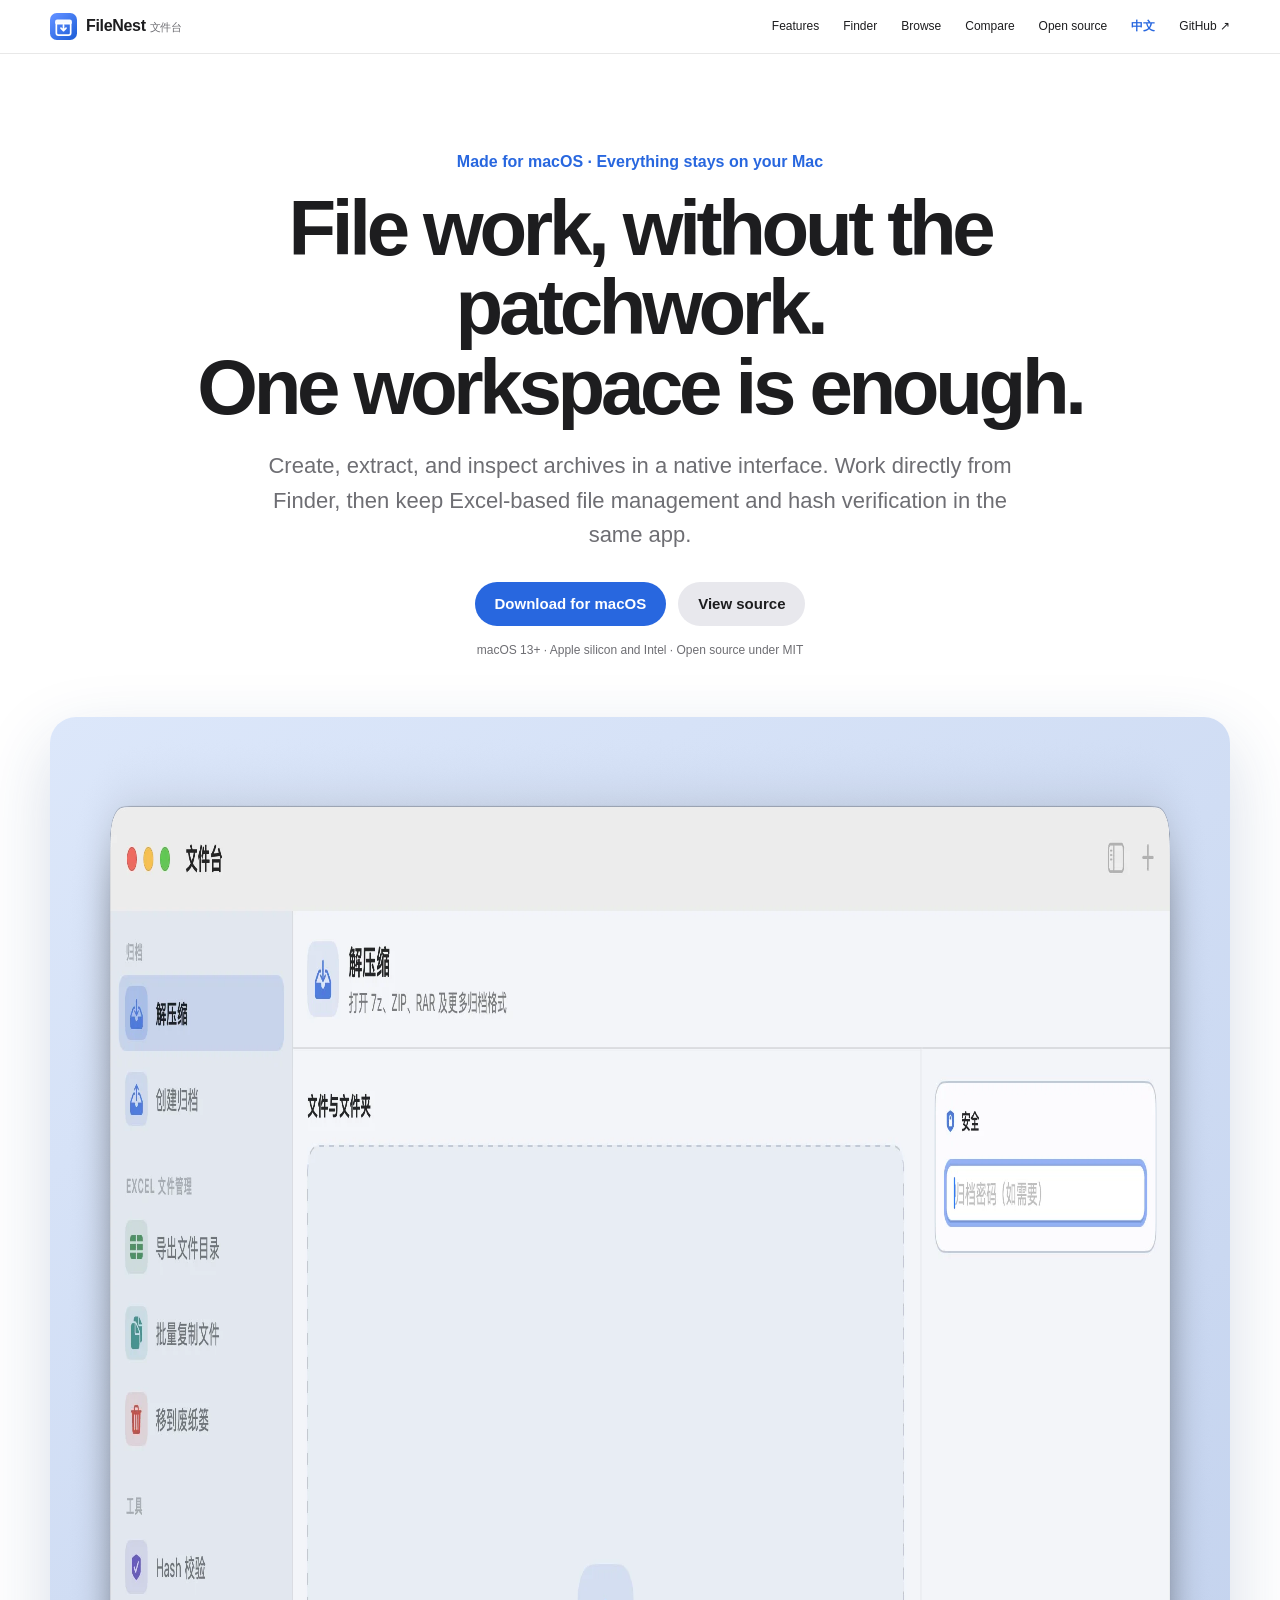
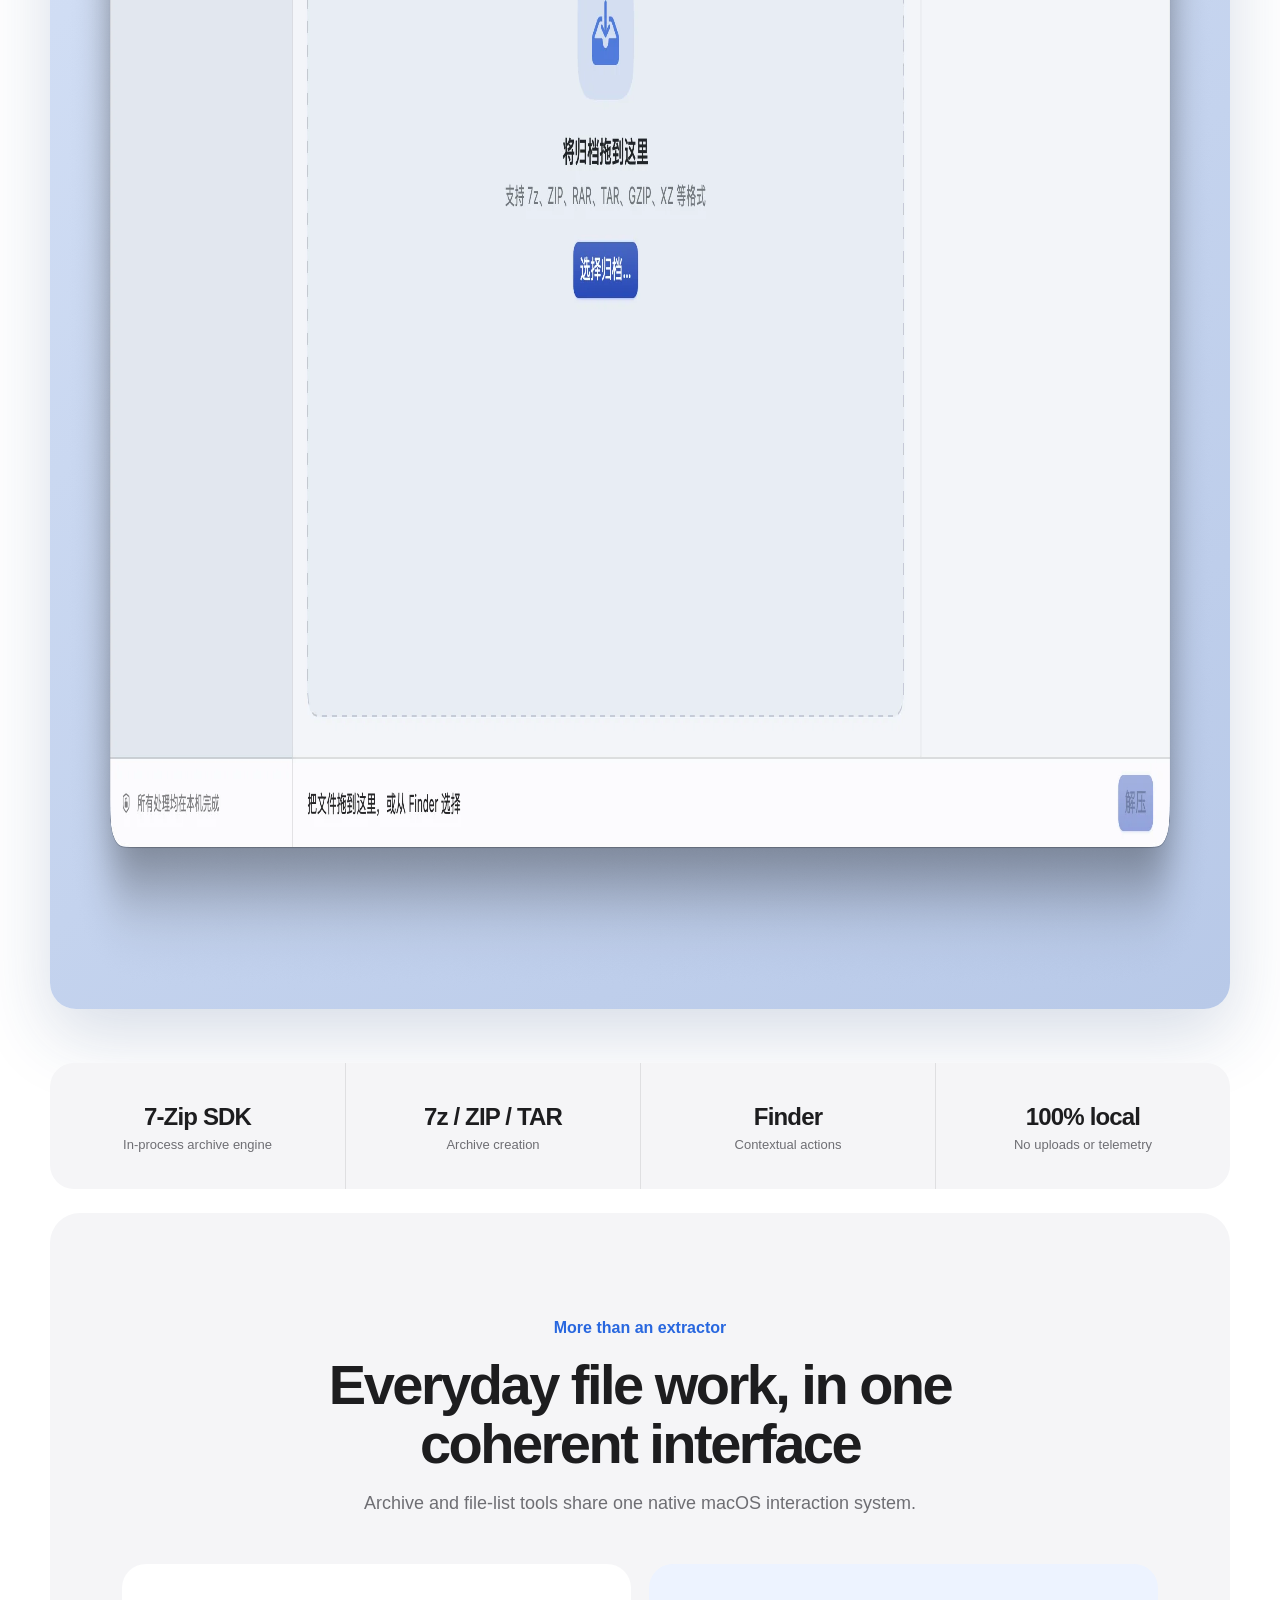
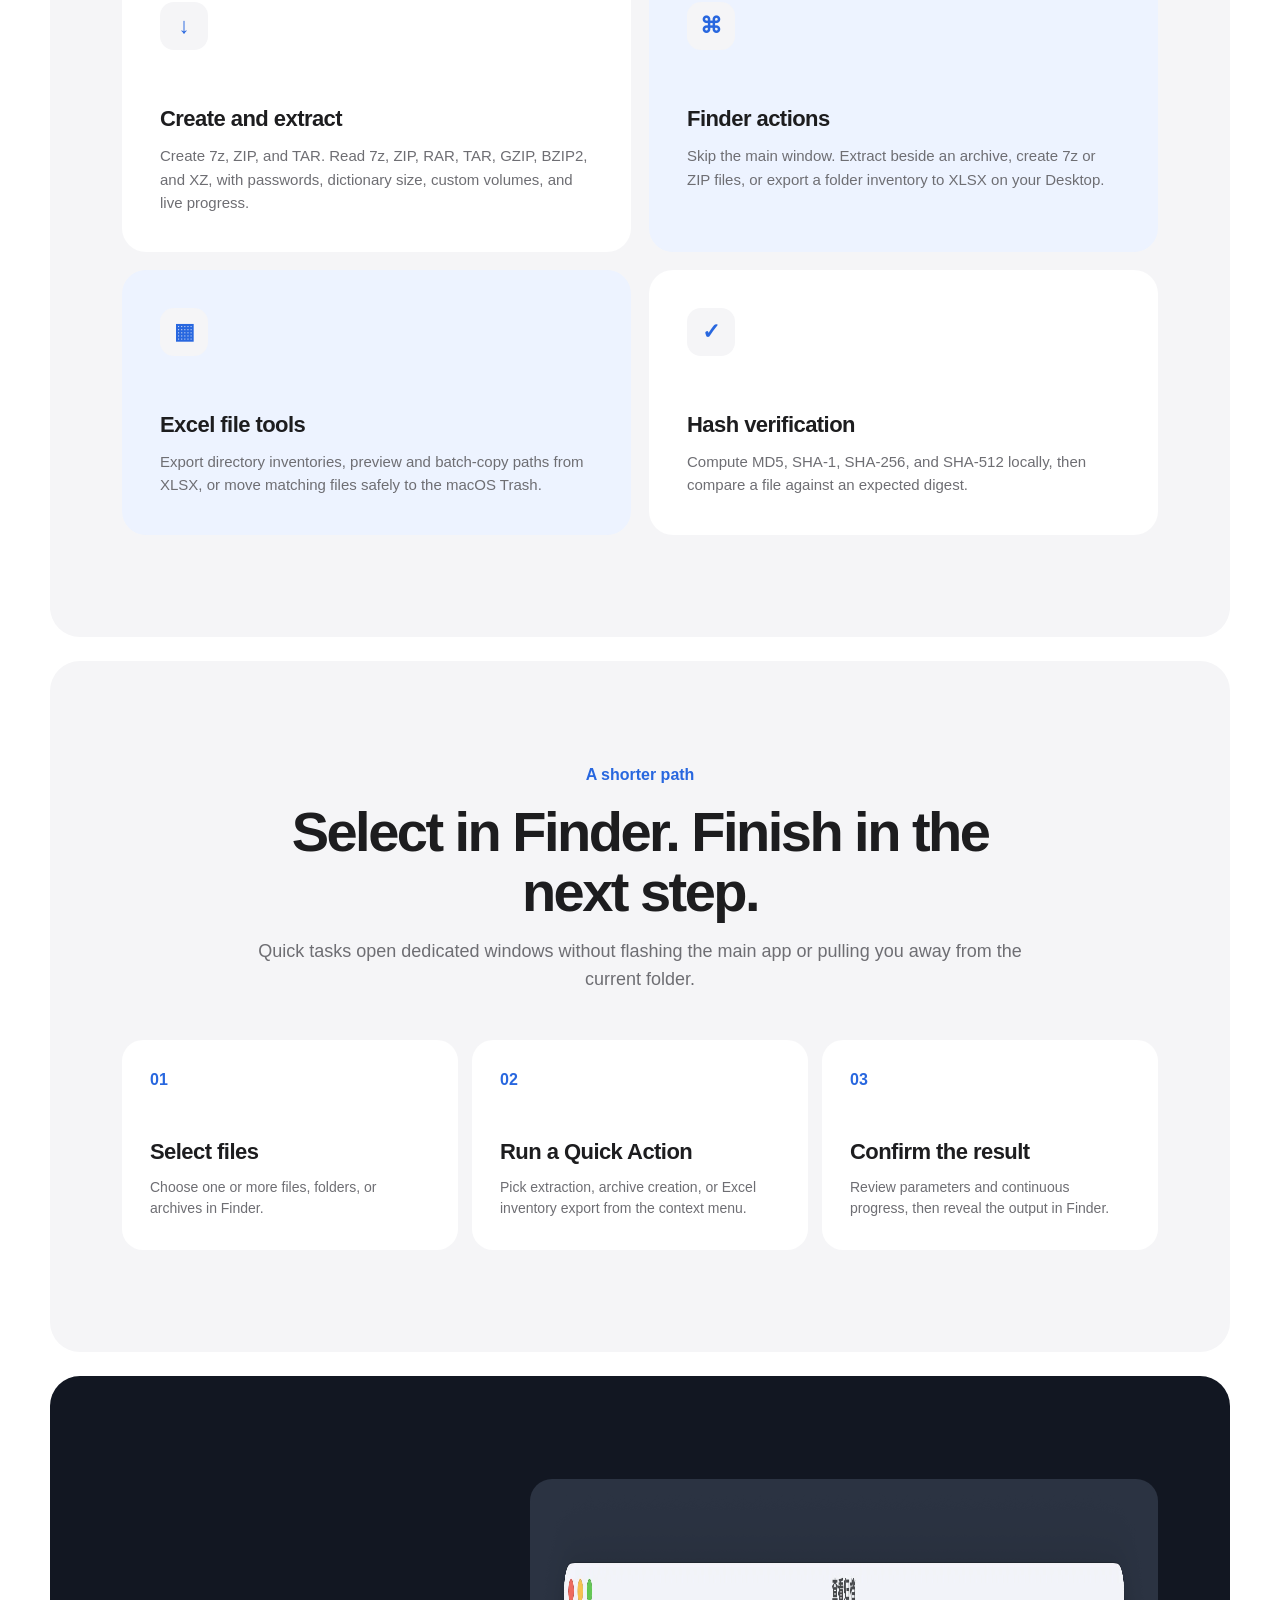
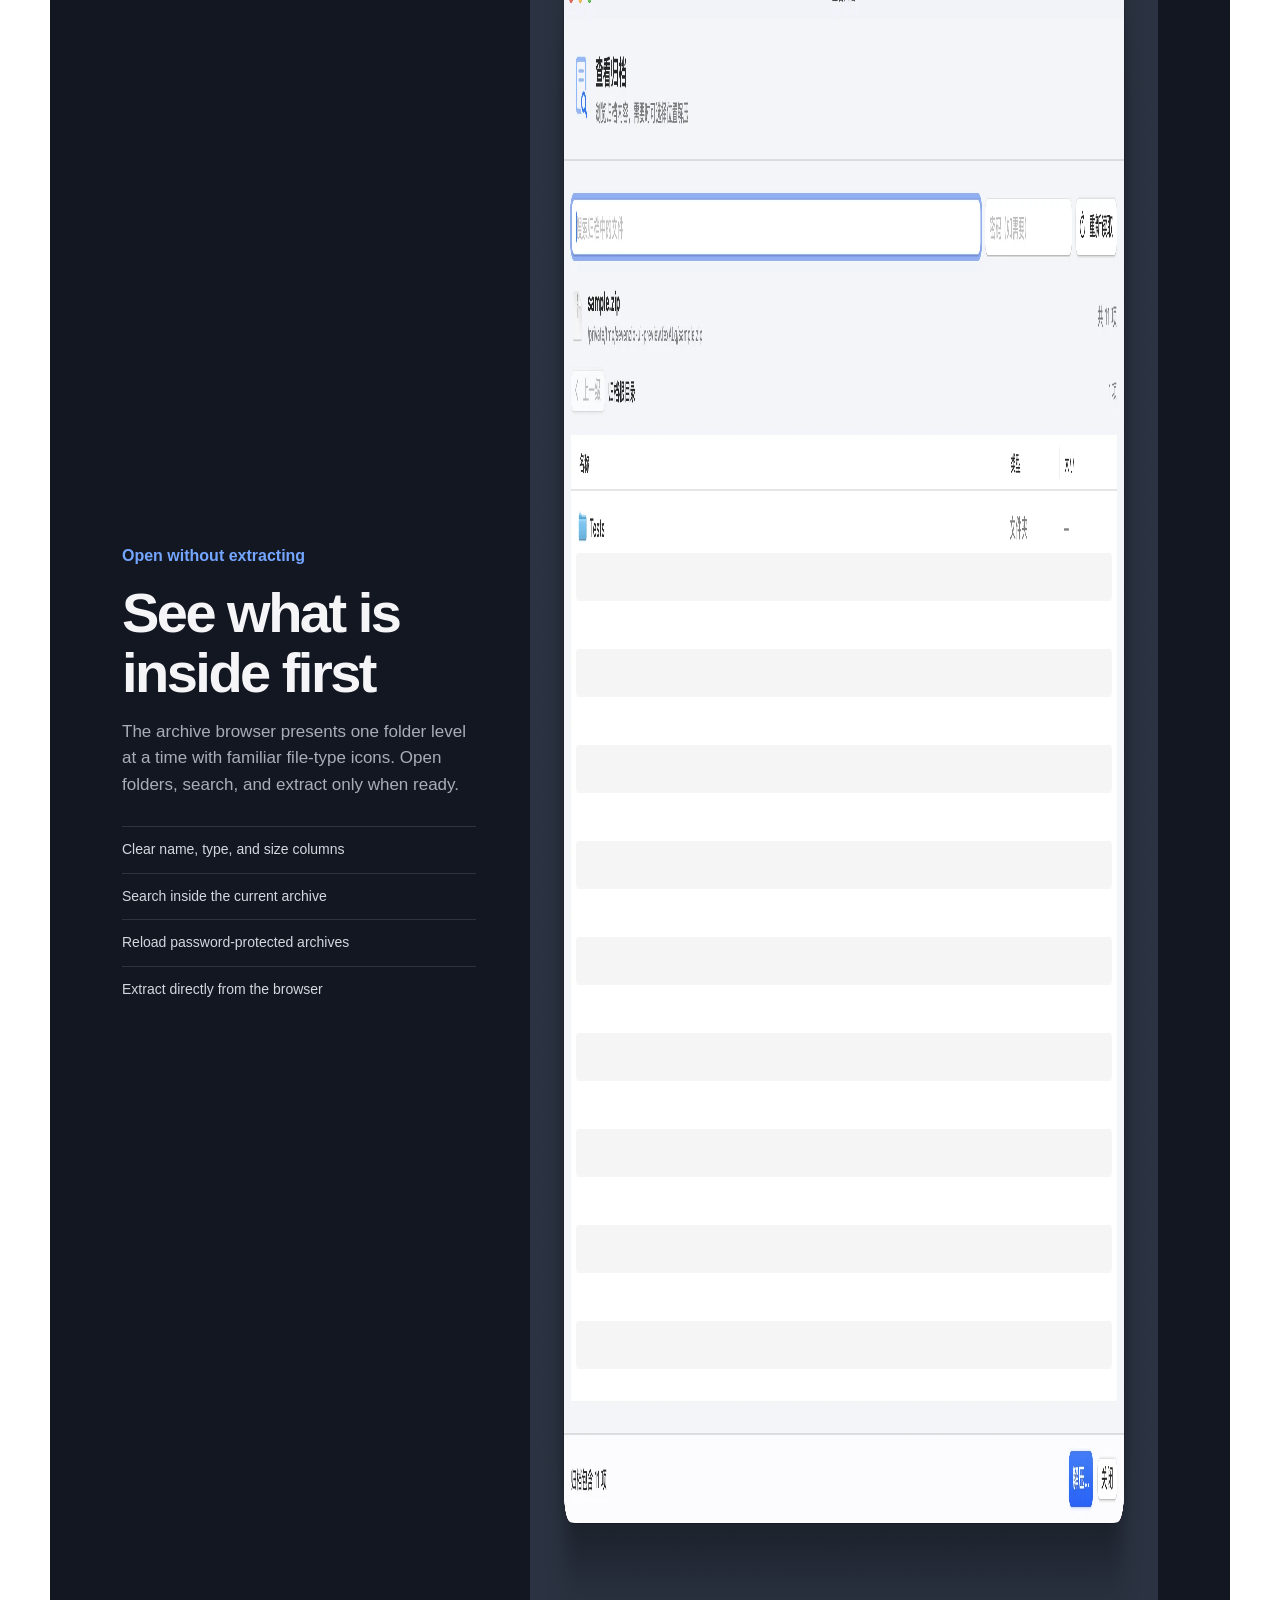
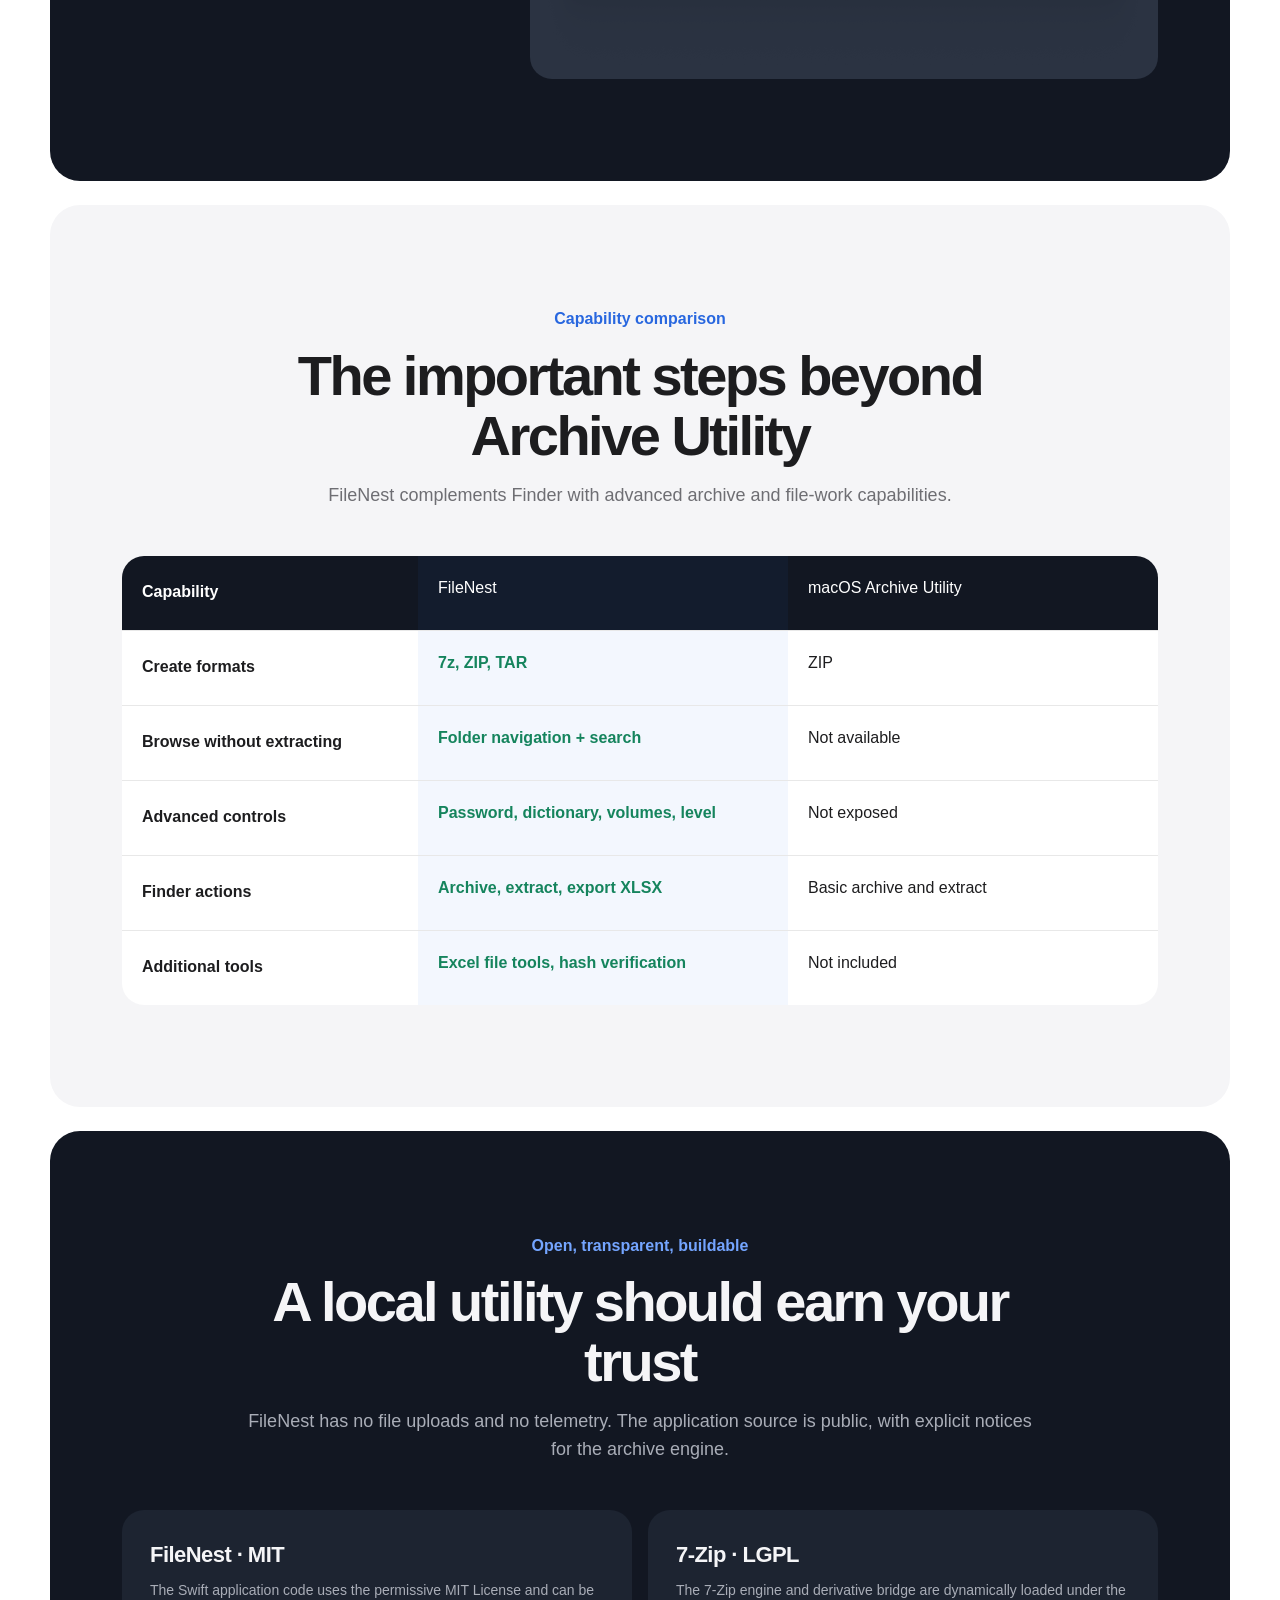
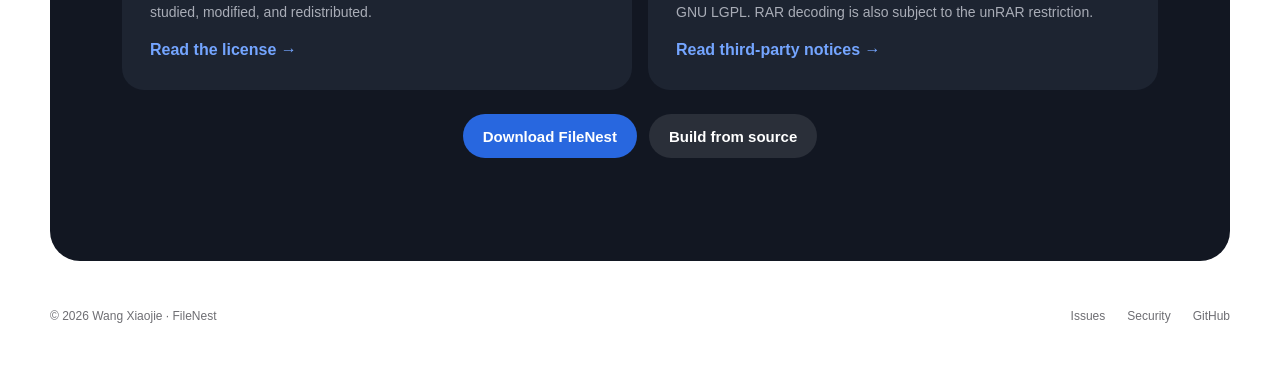
==== docs/en/index.html @ 920db818 "feat(site): add bilingual FileNest product website" ====
<!doctype html>
<html lang="en" class="lang-en">
<head>
  <meta charset="utf-8">
  <meta name="viewport" content="width=device-width, initial-scale=1">
  <meta name="description" content="FileNest is a native macOS file workspace powered by the in-process 7-Zip SDK, with archive creation, extraction, browsing, Finder actions, Excel file tools, and hash verification.">
  <meta name="keywords" content="macOS archive utility,7z extractor,ZIP compression,archive browser,Finder Quick Actions,hash checker,FileNest">
  <meta name="robots" content="index, follow, max-image-preview:large">
  <meta name="theme-color" content="#ffffff">
  <meta property="og:title" content="FileNest · A native file workspace for macOS">
  <meta property="og:description" content="Create, extract, and browse archives. Run Finder actions, manage files from Excel, and verify hashes in one native app.">
  <meta property="og:type" content="website">
  <meta property="og:url" content="https://985860612.github.io/FileNest/en/">
  <meta property="og:image" content="https://985860612.github.io/FileNest/app-overview.webp">
  <meta property="og:locale" content="en_US">
  <meta property="og:locale:alternate" content="zh_CN">
  <meta name="twitter:card" content="summary_large_image">
  <meta name="twitter:image" content="https://985860612.github.io/FileNest/app-overview.webp">
  <title>FileNest | Native archive and file tools for macOS</title>
  <link rel="canonical" href="https://985860612.github.io/FileNest/en/">
  <link rel="alternate" hreflang="zh-CN" href="https://985860612.github.io/FileNest/">
  <link rel="alternate" hreflang="en" href="https://985860612.github.io/FileNest/en/">
  <link rel="alternate" hreflang="x-default" href="https://985860612.github.io/FileNest/">
  <link rel="icon" href="../filenest-mark.svg" type="image/svg+xml">
  <link rel="stylesheet" href="../styles.css">
  <script type="application/ld+json">
  {"@context":"https://schema.org","@type":"SoftwareApplication","name":"FileNest","url":"https://985860612.github.io/FileNest/en/","sameAs":"https://github.com/985860612/FileNest","downloadUrl":"https://github.com/985860612/FileNest/releases/latest","softwareVersion":"0.1.0","applicationCategory":"UtilitiesApplication","operatingSystem":"macOS 13 or later","isAccessibleForFree":true,"license":"https://github.com/985860612/FileNest/blob/main/LICENSE","image":"https://985860612.github.io/FileNest/app-overview.webp","author":{"@type":"Person","name":"Wang Xiaojie"}}
  </script>
</head>
<body id="top">
  <a class="skip-link" href="#main">Skip to content</a>
  <header class="site-header">
    <a class="brand" href="#top" aria-label="FileNest home"><img src="../filenest-mark.svg" alt=""><span>FileNest <small>文件台</small></span></a>
    <nav aria-label="Main navigation">
      <a href="#features">Features</a><a href="#finder">Finder</a><a href="#browse">Browse</a><a href="#compare">Compare</a><a href="#open-source">Open source</a>
      <a class="language-link" href="../" lang="zh-CN" hreflang="zh-CN">中文</a>
      <a class="source-link" href="https://github.com/985860612/FileNest"><span>GitHub</span> ↗</a>
    </nav>
  </header>
  <main id="main">
    <section class="hero">
      <p class="eyebrow">Made for macOS · Everything stays on your Mac</p>
      <h1><span>File work, without the patchwork.</span><span>One workspace is enough.</span></h1>
      <p class="lead">Create, extract, and inspect archives in a native interface. Work directly from Finder, then keep Excel-based file management and hash verification in the same app.</p>
      <div class="actions"><a class="button primary" href="https://github.com/985860612/FileNest/releases/latest">Download for macOS</a><a class="button" href="https://github.com/985860612/FileNest">View source</a></div>
      <p class="meta">macOS 13+ · Apple silicon and Intel · Open source under MIT</p>
      <figure class="hero-shot"><img src="../app-overview.webp" width="2784" height="1864" alt="FileNest main window with archive, Excel file management, and hash verification tools" fetchpriority="high"></figure>
    </section>
    <section class="stats" aria-label="Capability overview"><div><strong>7-Zip SDK</strong><span>In-process archive engine</span></div><div><strong>7z / ZIP / TAR</strong><span>Archive creation</span></div><div><strong>Finder</strong><span>Contextual actions</span></div><div><strong>100% local</strong><span>No uploads or telemetry</span></div></section>

    <section id="features" class="content-section">
      <div class="section-heading"><p class="eyebrow">More than an extractor</p><h2>Everyday file work, in one coherent interface</h2><p>Archive and file-list tools share one native macOS interaction system.</p></div>
      <div class="feature-grid">
        <article><span class="feature-icon">↓</span><h3>Create and extract</h3><p>Create 7z, ZIP, and TAR. Read 7z, ZIP, RAR, TAR, GZIP, BZIP2, and XZ, with passwords, dictionary size, custom volumes, and live progress.</p></article>
        <article><span class="feature-icon">⌘</span><h3>Finder actions</h3><p>Skip the main window. Extract beside an archive, create 7z or ZIP files, or export a folder inventory to XLSX on your Desktop.</p></article>
        <article><span class="feature-icon">▦</span><h3>Excel file tools</h3><p>Export directory inventories, preview and batch-copy paths from XLSX, or move matching files safely to the macOS Trash.</p></article>
        <article><span class="feature-icon">✓</span><h3>Hash verification</h3><p>Compute MD5, SHA-1, SHA-256, and SHA-512 locally, then compare a file against an expected digest.</p></article>
      </div>
    </section>

    <section id="finder" class="content-section">
      <div class="section-heading"><p class="eyebrow">A shorter path</p><h2>Select in Finder. Finish in the next step.</h2><p>Quick tasks open dedicated windows without flashing the main app or pulling you away from the current folder.</p></div>
      <ol class="workflow"><li><h3>Select files</h3><p>Choose one or more files, folders, or archives in Finder.</p></li><li><h3>Run a Quick Action</h3><p>Pick extraction, archive creation, or Excel inventory export from the context menu.</p></li><li><h3>Confirm the result</h3><p>Review parameters and continuous progress, then reveal the output in Finder.</p></li></ol>
    </section>

    <section id="browse" class="content-section browser-section">
      <div><p class="eyebrow">Open without extracting</p><h2>See what is inside first</h2><p>The archive browser presents one folder level at a time with familiar file-type icons. Open folders, search, and extract only when ready.</p><ul><li>Clear name, type, and size columns</li><li>Search inside the current archive</li><li>Reload password-protected archives</li><li>Extract directly from the browser</li></ul></div>
      <figure class="browser-shot"><img src="../archive-browser.webp" width="2664" height="1784" alt="FileNest archive browser showing files and folders one level at a time" loading="lazy"></figure>
    </section>

    <section id="compare" class="content-section">
      <div class="section-heading"><p class="eyebrow">Capability comparison</p><h2>The important steps beyond Archive Utility</h2><p>FileNest complements Finder with advanced archive and file-work capabilities.</p></div>
      <div class="comparison">
        <div><strong>Capability</strong><span>FileNest</span><span>macOS Archive Utility</span></div>
        <div><strong>Create formats</strong><span class="yes">7z, ZIP, TAR</span><span>ZIP</span></div>
        <div><strong>Browse without extracting</strong><span class="yes">Folder navigation + search</span><span>Not available</span></div>
        <div><strong>Advanced controls</strong><span class="yes">Password, dictionary, volumes, level</span><span>Not exposed</span></div>
        <div><strong>Finder actions</strong><span class="yes">Archive, extract, export XLSX</span><span>Basic archive and extract</span></div>
        <div><strong>Additional tools</strong><span class="yes">Excel file tools, hash verification</span><span>Not included</span></div>
      </div>
    </section>

    <section id="open-source" class="content-section open-source">
      <div class="section-heading"><p class="eyebrow">Open, transparent, buildable</p><h2>A local utility should earn your trust</h2><p>FileNest has no file uploads and no telemetry. The application source is public, with explicit notices for the archive engine.</p></div>
      <div class="license-grid"><article><h3>FileNest · MIT</h3><p>The Swift application code uses the permissive MIT License and can be studied, modified, and redistributed.</p><a href="https://github.com/985860612/FileNest/blob/main/LICENSE">Read the license →</a></article><article><h3>7-Zip · LGPL</h3><p>The 7-Zip engine and derivative bridge are dynamically loaded under the GNU LGPL. RAR decoding is also subject to the unRAR restriction.</p><a href="https://github.com/985860612/FileNest/blob/main/THIRD_PARTY_NOTICES.md">Read third-party notices →</a></article></div>
      <div class="actions"><a class="button primary" href="https://github.com/985860612/FileNest/releases/latest">Download FileNest</a><a class="button" href="https://github.com/985860612/FileNest#build">Build from source</a></div>
    </section>
  </main>
  <footer><span>© 2026 Wang Xiaojie · FileNest</span><div><a href="https://github.com/985860612/FileNest/issues">Issues</a><a href="https://github.com/985860612/FileNest/blob/main/SECURITY.md">Security</a><a href="https://github.com/985860612/FileNest">GitHub</a></div></footer>
</body>
</html>
---- docs/styles.css ----
:root {
  color-scheme: light;
  --ink: #1d1d1f;
  --muted: #6e6e73;
  --line: rgba(29, 29, 31, .1);
  --surface: #f5f5f7;
  --surface-blue: #edf3ff;
  --blue: #2867df;
  --blue-hover: #1957c7;
  --green: #15845d;
  --dark: #121722;
  --page: 1180px;
  --radius: 30px;
  font-family: -apple-system, BlinkMacSystemFont, "SF Pro Text", "SF Pro Display", "PingFang SC", "Helvetica Neue", Arial, sans-serif;
}

* { box-sizing: border-box; }
html { scroll-behavior: smooth; }
body { margin: 0; color: var(--ink); background: #fff; font-size: 16px; line-height: 1.55; -webkit-font-smoothing: antialiased; }
a { color: inherit; text-decoration: none; }
img { display: block; max-width: 100%; }
[id] { scroll-margin-top: 70px; }
:focus-visible { outline: 3px solid rgba(40, 103, 223, .45); outline-offset: 3px; }
.skip-link { position: fixed; top: 8px; left: 8px; z-index: 100; padding: 8px 14px; border-radius: 999px; background: #fff; color: var(--blue); transform: translateY(-160%); }
.skip-link:focus { transform: none; }

.site-header { position: sticky; top: 0; z-index: 20; display: flex; min-height: 54px; padding: 0 max(22px, calc((100vw - var(--page)) / 2)); align-items: center; justify-content: space-between; border-bottom: 1px solid var(--line); background: rgba(255, 255, 255, .82); backdrop-filter: saturate(180%) blur(22px); }
.brand { display: flex; align-items: center; gap: 9px; font-weight: 680; letter-spacing: -.02em; }
.brand img { width: 27px; height: 27px; }
.brand small { color: var(--muted); font-size: 11px; font-weight: 500; }
nav { display: flex; align-items: center; gap: 24px; font-size: 12px; }
nav a { transition: color .18s ease; }
nav a:hover, .language-link { color: var(--blue); }
.language-link { font-weight: 650; }

main, footer { width: min(calc(100% - 44px), var(--page)); margin-inline: auto; }
.hero { padding: 96px 0 54px; text-align: center; }
.eyebrow { margin: 0 0 14px; color: var(--blue); font-size: 16px; font-weight: 650; }
h1, h2, h3, p { margin-top: 0; }
h1 { max-width: 950px; margin: 0 auto 22px; font-size: clamp(48px, 6.2vw, 78px); line-height: 1.02; letter-spacing: -.055em; }
h1 span { display: block; }
h2 { margin-bottom: 16px; font-size: clamp(36px, 4.5vw, 56px); line-height: 1.07; letter-spacing: -.045em; }
h3 { margin-bottom: 8px; font-size: 22px; letter-spacing: -.025em; }
.lead { max-width: 760px; margin: 0 auto 30px; color: var(--muted); font-size: clamp(18px, 2vw, 22px); }
.actions { display: flex; flex-wrap: wrap; justify-content: center; gap: 12px; }
.button { display: inline-flex; min-height: 44px; padding: 0 20px; align-items: center; justify-content: center; border-radius: 999px; background: #e8e8ed; font-size: 15px; font-weight: 600; transition: background .18s ease, transform .18s ease; }
.button:hover { background: #dcdce1; transform: translateY(-1px); }
.button.primary { color: #fff; background: var(--blue); }
.button.primary:hover { background: var(--blue-hover); }
.meta { margin: 15px 0 0; color: var(--muted); font-size: 12px; }

.hero-shot { margin: 58px 0 0; padding: clamp(9px, 1.2vw, 14px); border-radius: 26px; background: linear-gradient(145deg, #dce7fa, #b8c9e8); box-shadow: 0 26px 70px rgba(31, 65, 122, .18); }
.hero-shot img { width: 100%; border-radius: 17px; }
.stats { display: grid; grid-template-columns: repeat(4, 1fr); overflow: hidden; border-radius: 24px; background: var(--surface); }
.stats div { display: flex; min-height: 126px; padding: 24px; flex-direction: column; align-items: center; justify-content: center; text-align: center; }
.stats div + div { border-left: 1px solid var(--line); }
.stats strong { font-size: 24px; letter-spacing: -.035em; }
.stats span { color: var(--muted); font-size: 13px; }

.content-section { margin-top: 24px; padding: clamp(68px, 8vw, 104px) clamp(24px, 6vw, 72px); border-radius: var(--radius); background: var(--surface); }
.section-heading { max-width: 800px; margin: 0 auto 46px; text-align: center; }
.section-heading > p:last-child { margin-bottom: 0; color: var(--muted); font-size: 18px; }
.feature-grid { display: grid; grid-template-columns: repeat(2, 1fr); gap: 18px; }
.feature-grid article { min-height: 260px; padding: 38px; border-radius: 24px; background: #fff; }
.feature-grid article:nth-child(2), .feature-grid article:nth-child(3) { background: var(--surface-blue); }
.feature-icon { display: grid; width: 48px; height: 48px; margin-bottom: 52px; place-items: center; border-radius: 14px; color: var(--blue); background: var(--surface); font-size: 22px; font-weight: 700; }
.feature-grid p { margin-bottom: 0; color: var(--muted); font-size: 15px; }

.workflow { display: grid; grid-template-columns: repeat(3, 1fr); gap: 14px; margin: 0; padding: 0; list-style: none; counter-reset: step; }
.workflow li { min-height: 210px; padding: 28px; border-radius: 21px; background: #fff; counter-increment: step; }
.workflow li::before { display: block; margin-bottom: 42px; color: var(--blue); font-weight: 700; content: "0" counter(step); }
.workflow p { margin-bottom: 0; color: var(--muted); font-size: 14px; }

.browser-section { display: grid; grid-template-columns: .72fr 1.28fr; gap: 54px; align-items: center; color: #f5f5f7; background: var(--dark); }
.browser-section .eyebrow { color: #74a5ff; }
.browser-section p:not(.eyebrow) { color: #a9adb7; font-size: 17px; }
.browser-section ul { margin: 28px 0 0; padding: 0; list-style: none; }
.browser-section li { padding: 12px 0; border-top: 1px solid rgba(255,255,255,.12); color: #d4d7de; font-size: 14px; }
.browser-shot { margin: 0; padding: 8px; border-radius: 22px; background: #2b3342; }
.browser-shot img { border-radius: 15px; }

.comparison { overflow: hidden; border-radius: 22px; background: #fff; }
.comparison > div { display: grid; grid-template-columns: .8fr 1fr 1fr; border-top: 1px solid var(--line); }
.comparison > div:first-child { border-top: 0; color: #fff; background: var(--dark); }
.comparison span, .comparison strong { min-height: 74px; padding: 20px; }
.comparison strong { display: flex; align-items: center; }
.comparison span:nth-child(2) { background: rgba(40,103,223,.055); }
.yes { color: var(--green); font-weight: 650; }

.open-source { color: #f5f5f7; background: var(--dark); }
.open-source .section-heading > p:last-child { color: #a9adb7; }
.open-source .eyebrow { color: #74a5ff; }
.license-grid { display: grid; grid-template-columns: 1fr 1fr; gap: 16px; }
.license-grid article { min-height: 180px; padding: 28px; border-radius: 22px; background: #1d2431; }
.license-grid p { color: #a9adb7; font-size: 14px; }
.license-grid a { color: #74a5ff; font-weight: 600; }
.open-source .actions { margin-top: 24px; }
.open-source .button:not(.primary) { color: #fff; background: rgba(255,255,255,.1); }

footer { display: flex; min-height: 112px; align-items: center; justify-content: space-between; color: var(--muted); font-size: 12px; }
footer div { display: flex; gap: 22px; }
footer a:hover { color: var(--blue); }

@media (max-width: 850px) {
  nav { gap: 15px; }
  nav a:not(.language-link):not(.source-link) { display: none; }
  .stats { grid-template-columns: repeat(2, 1fr); }
  .stats div + div { border-left: 0; }
  .stats div:nth-child(even) { border-left: 1px solid var(--line); }
  .stats div:nth-child(n+3) { border-top: 1px solid var(--line); }
  .browser-section { grid-template-columns: 1fr; }
  .workflow { grid-template-columns: 1fr; }
}

@media (max-width: 590px) {
  .site-header { padding: 0 16px; }
  .brand small, .source-link span { display: none; }
  main, footer { width: min(calc(100% - 28px), var(--page)); }
  .hero { padding-top: 62px; }
  h1 { font-size: 42px; }
  h2 { font-size: 36px; }
  .actions { flex-direction: column; }
  .button { width: 100%; }
  .hero-shot { margin-top: 42px; padding: 5px; border-radius: 16px; }
  .hero-shot img { border-radius: 11px; }
  .feature-grid, .license-grid { grid-template-columns: 1fr; }
  .comparison > div { grid-template-columns: 1fr 1fr; }
  .comparison strong { min-height: auto; padding-bottom: 7px; grid-column: 1 / -1; color: var(--blue); }
  .comparison span { padding-top: 7px; }
  footer { padding: 28px 0; align-items: flex-start; flex-direction: column; gap: 14px; }
}
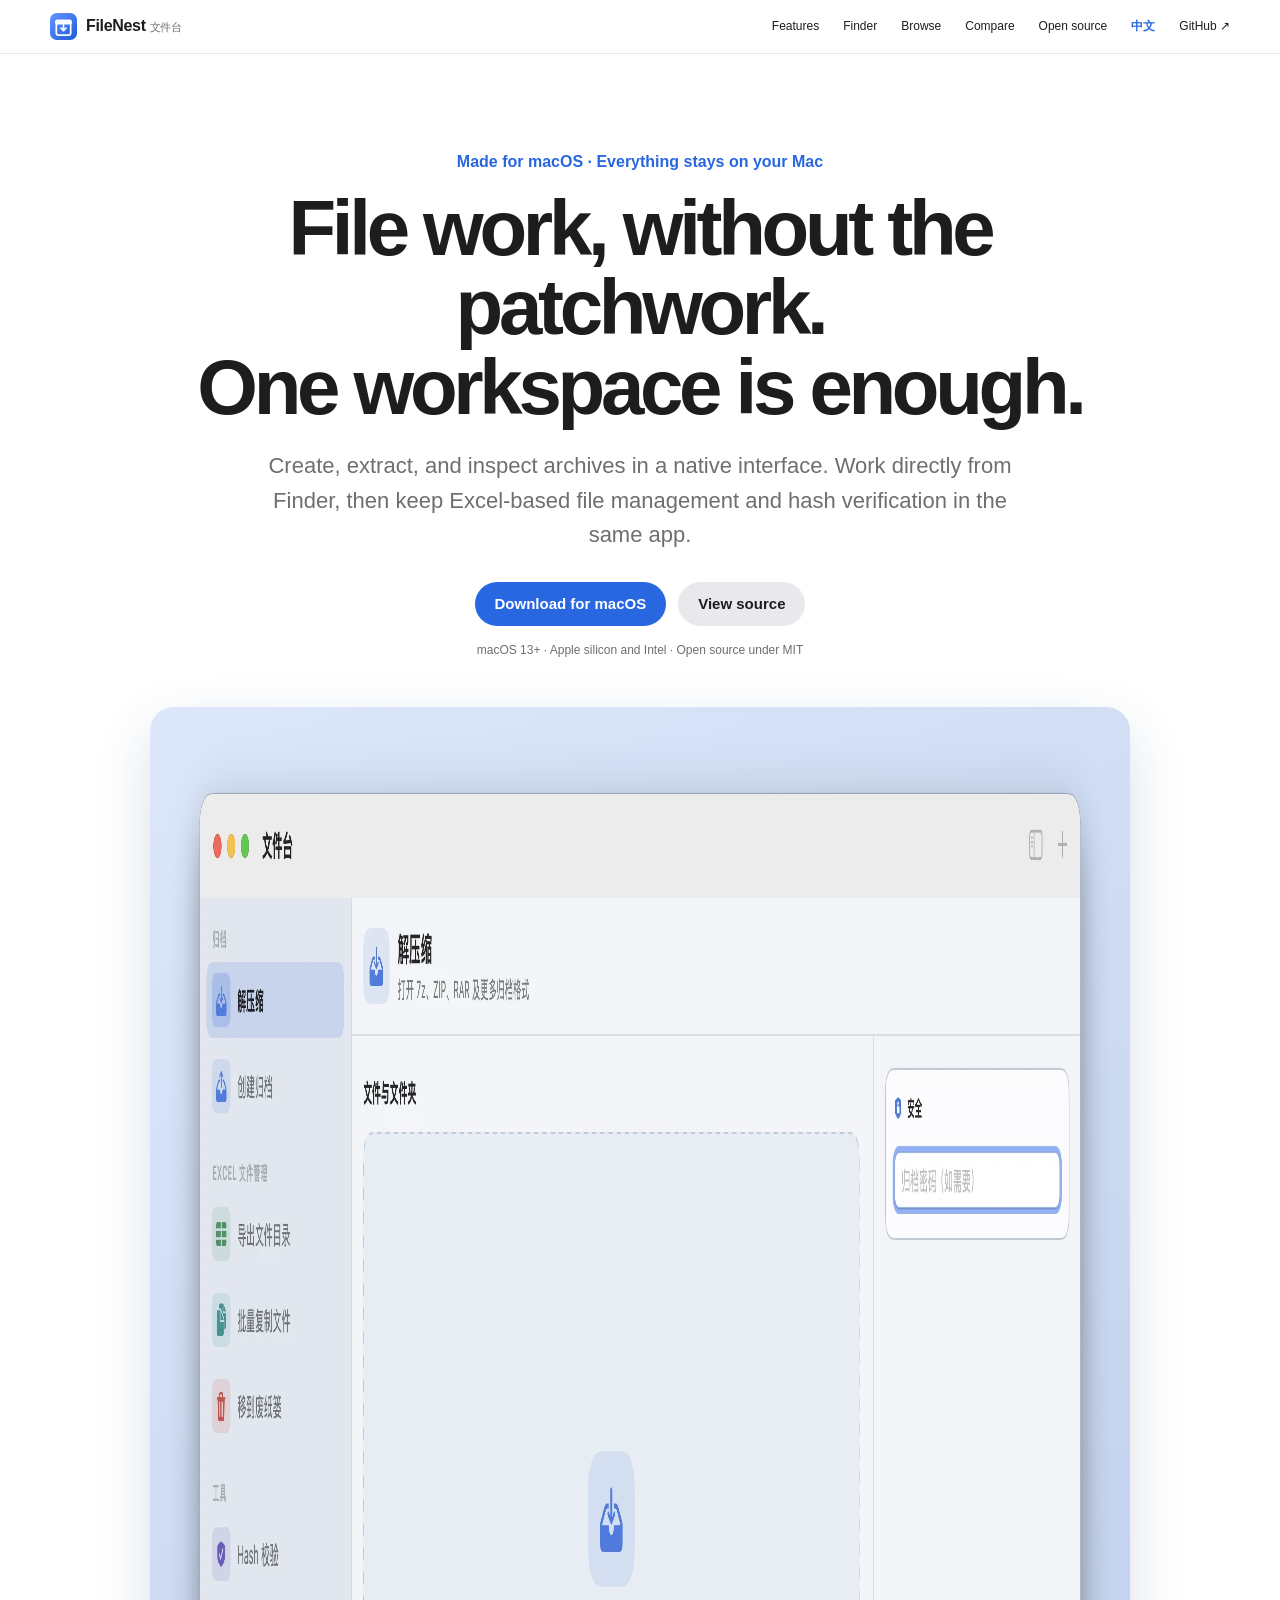
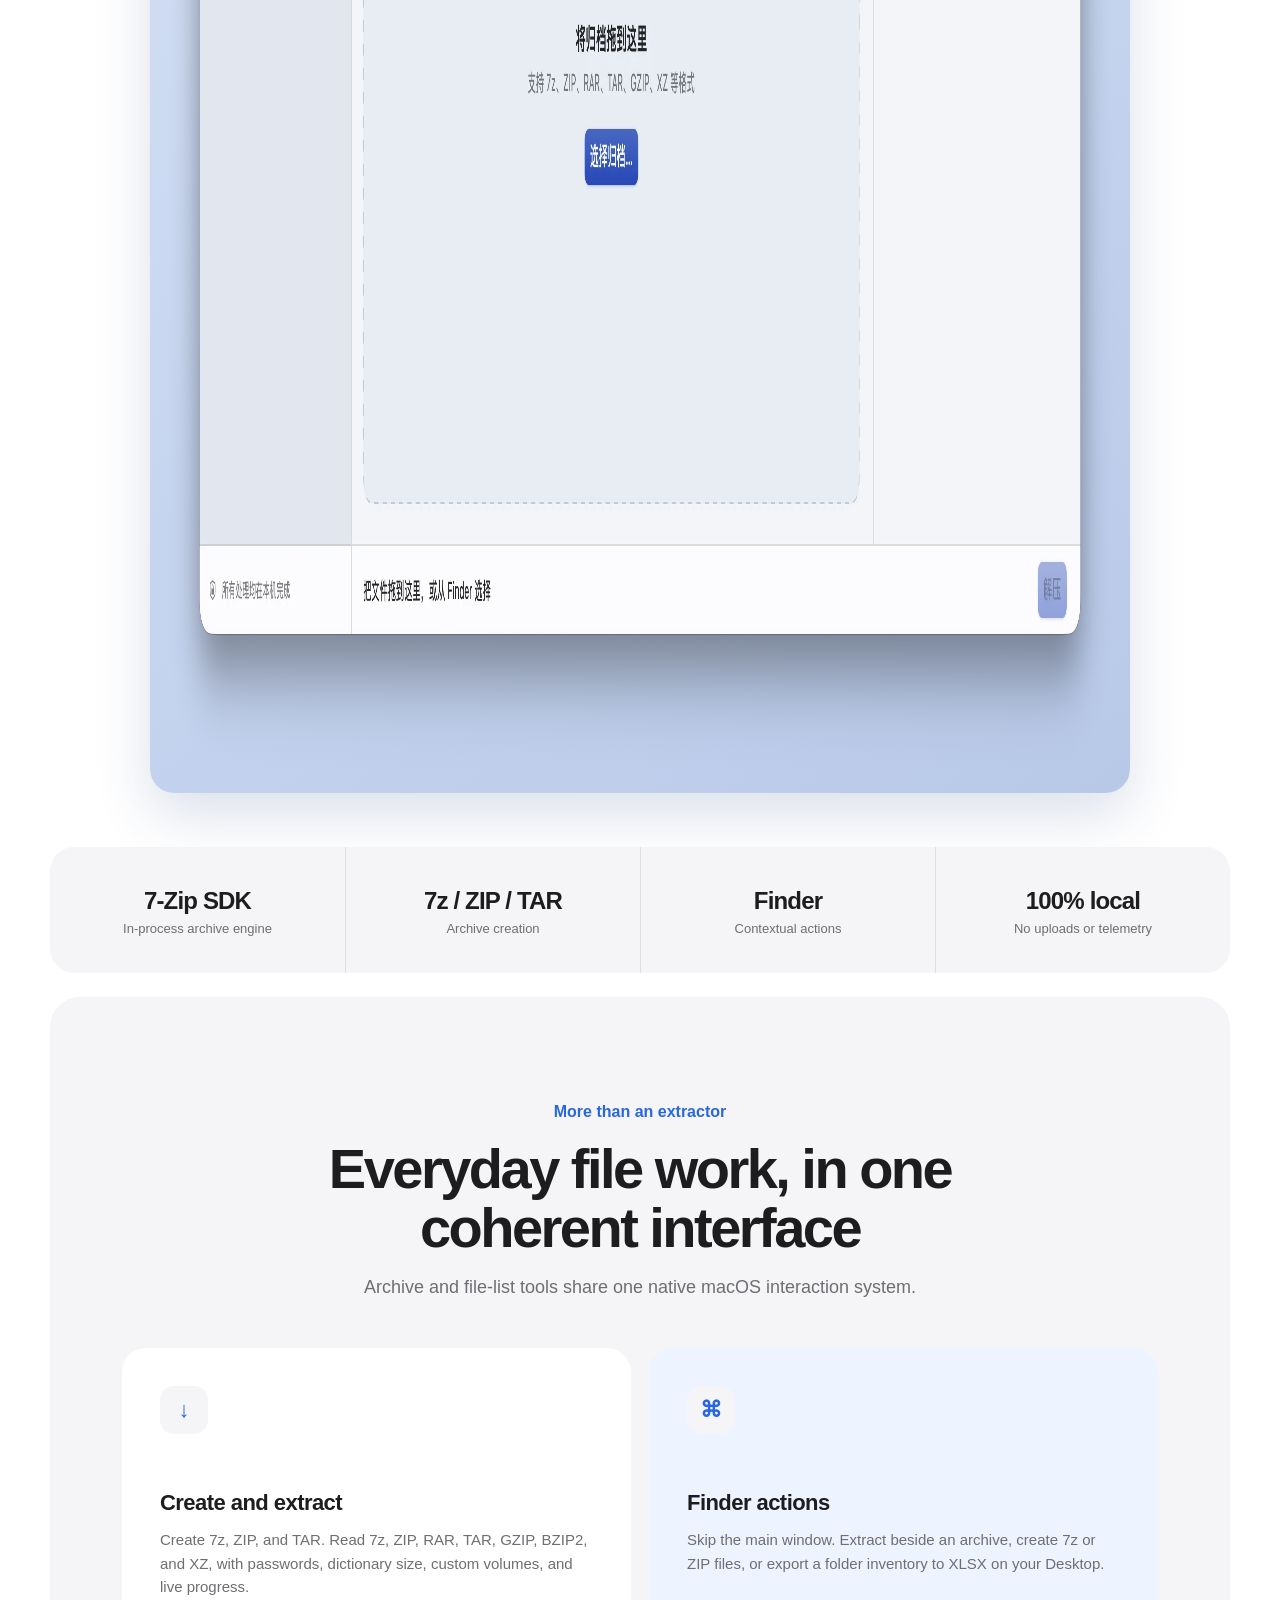
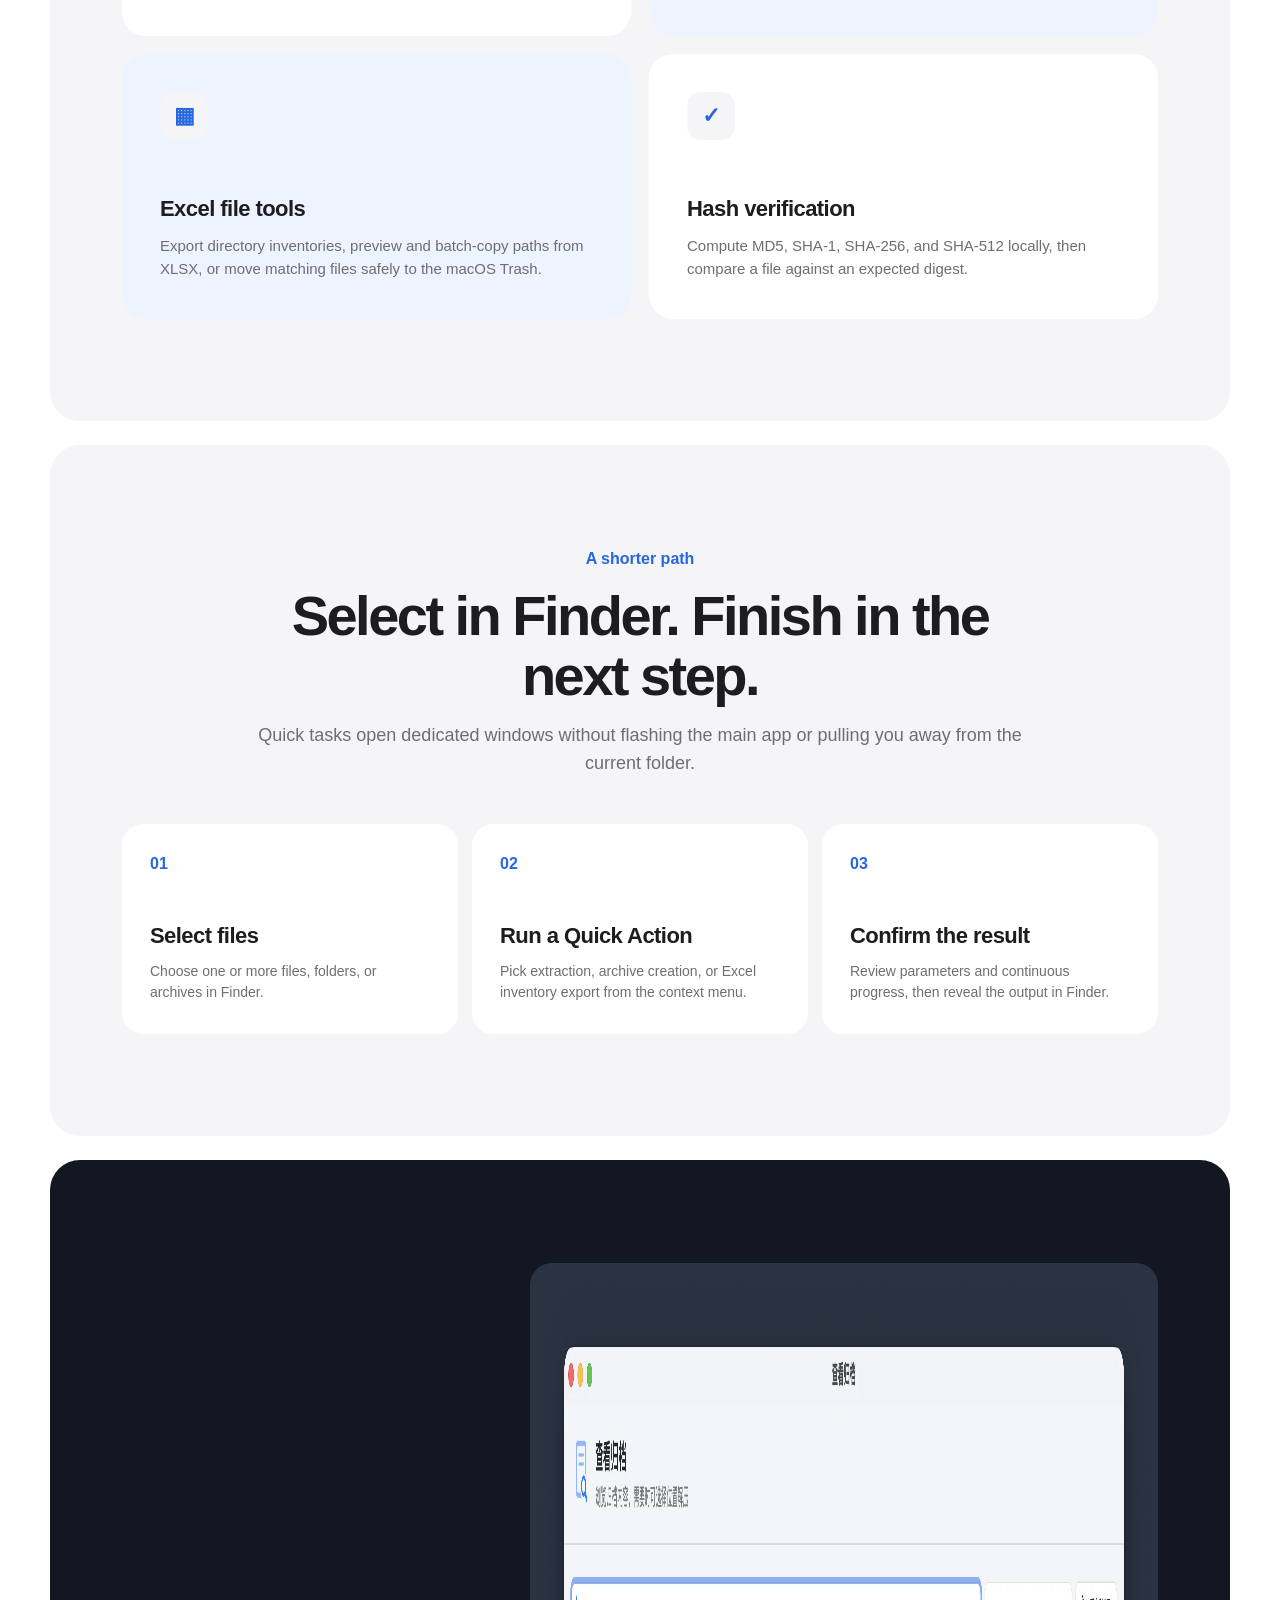
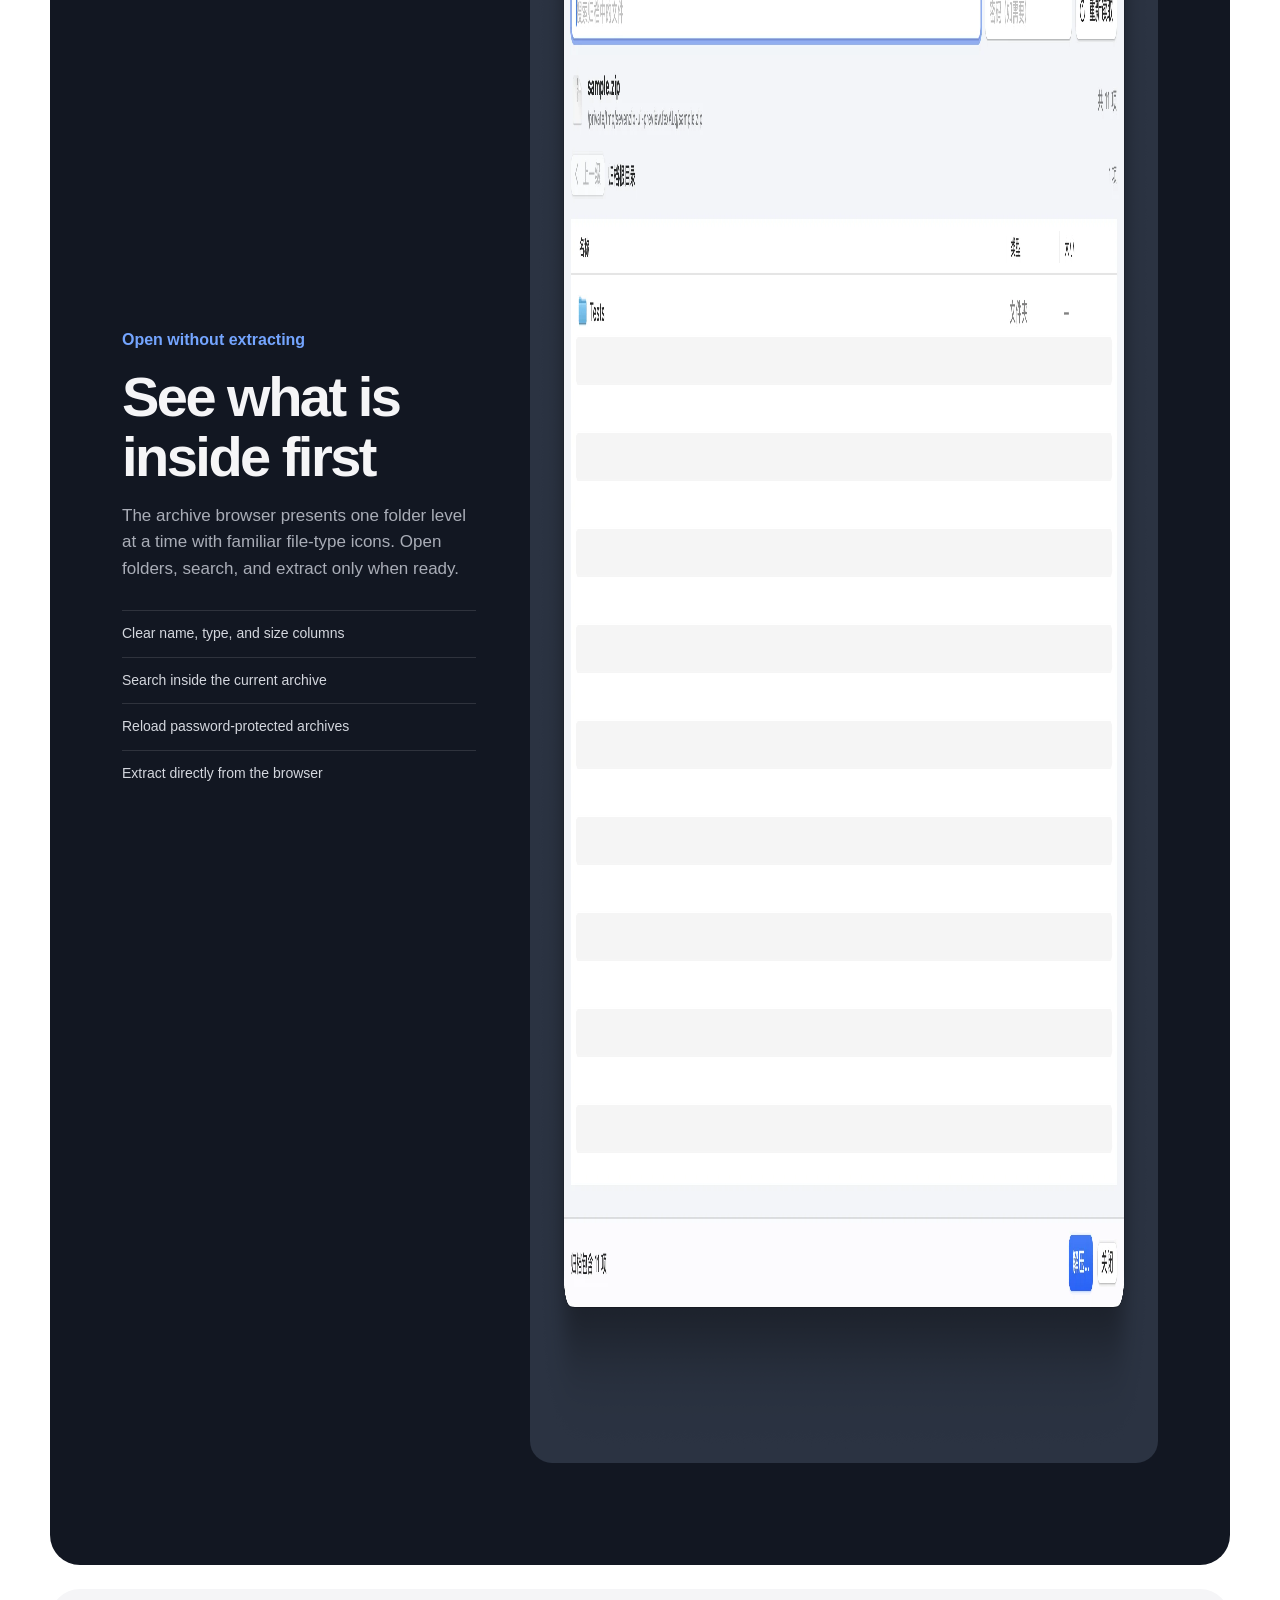
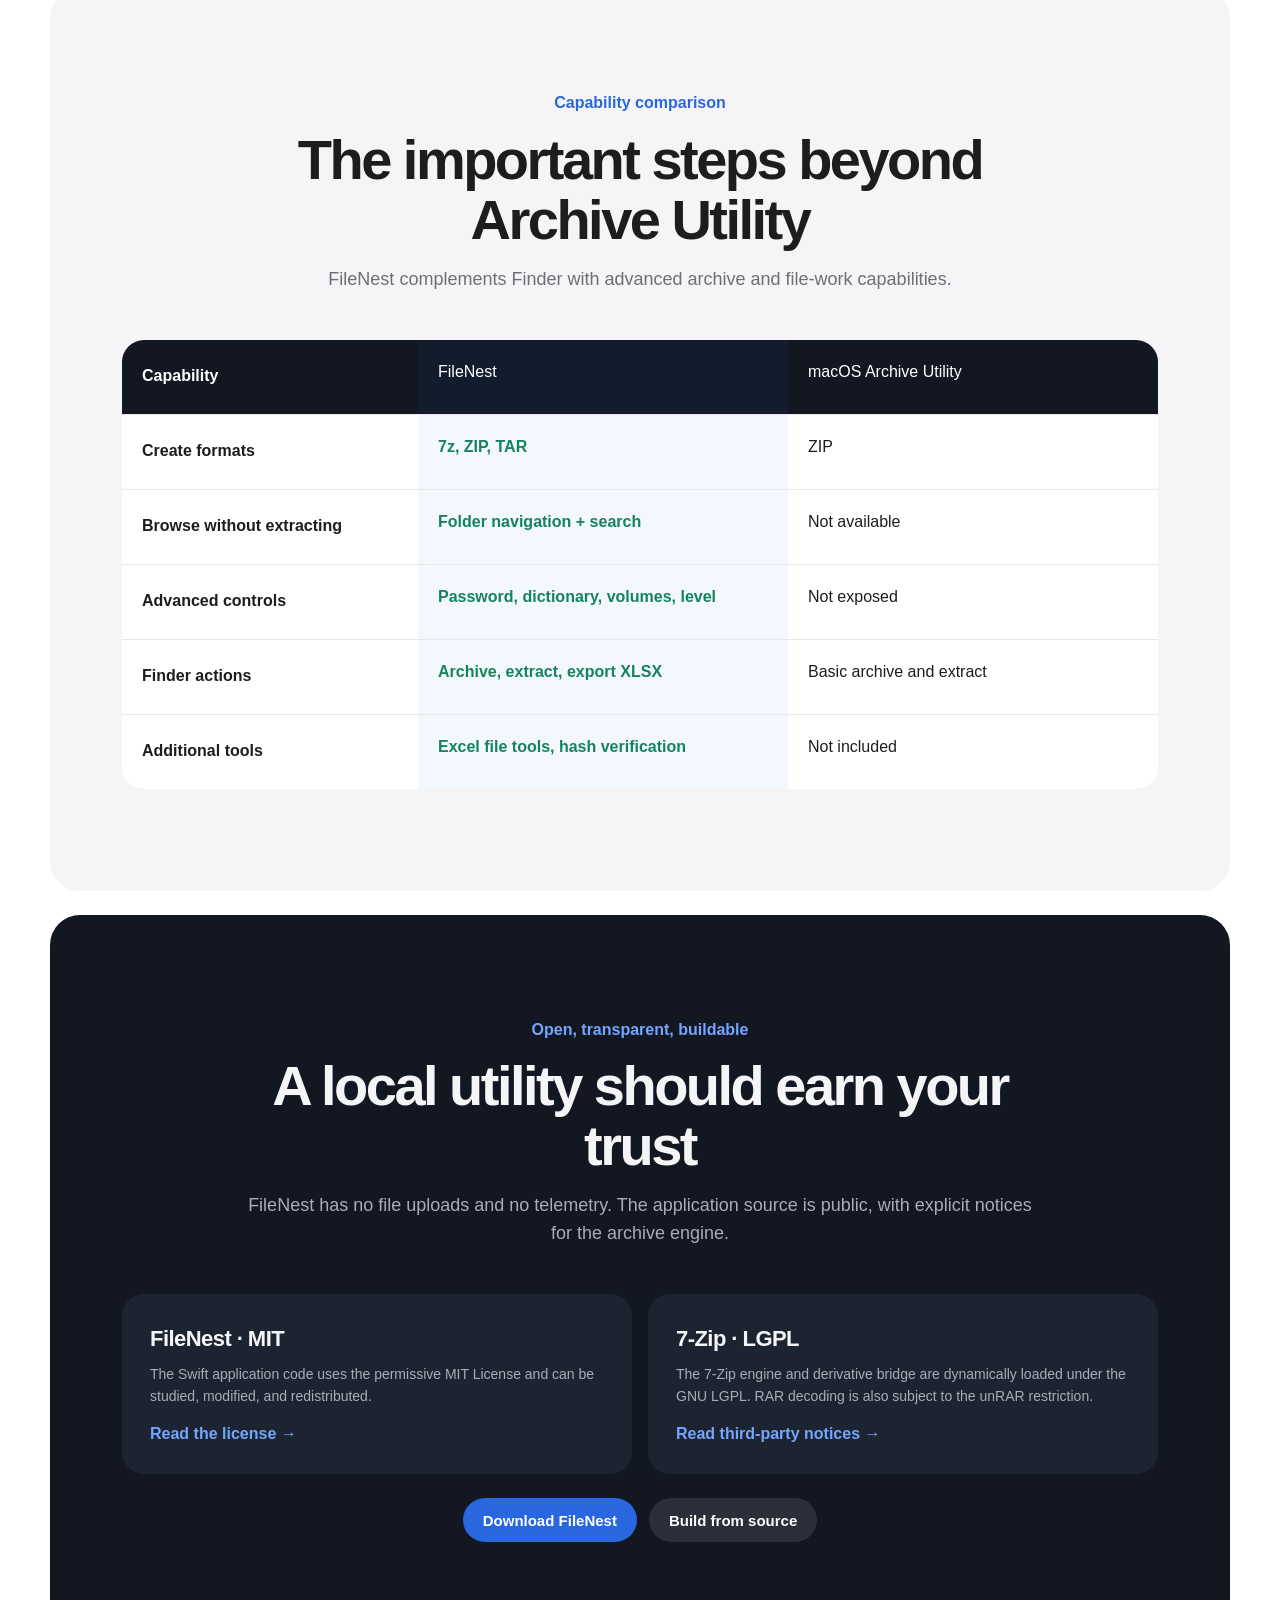
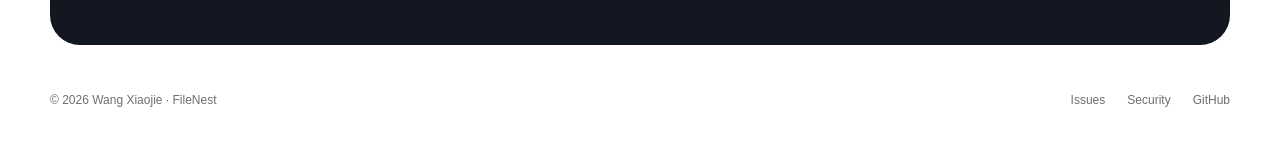
==== commit 12005dcc: "fix(site): preserve product screenshot proportions" ====
--- a/docs/en/index.html
+++ b/docs/en/index.html
@@ -44,7 +44,7 @@
       <p class="lead">Create, extract, and inspect archives in a native interface. Work directly from Finder, then keep Excel-based file management and hash verification in the same app.</p>
       <div class="actions"><a class="button primary" href="https://github.com/985860612/FileNest/releases/latest">Download for macOS</a><a class="button" href="https://github.com/985860612/FileNest">View source</a></div>
       <p class="meta">macOS 13+ · Apple silicon and Intel · Open source under MIT</p>
-      <figure class="hero-shot"><img src="../app-overview.webp" width="2784" height="1864" alt="FileNest main window with archive, Excel file management, and hash verification tools" fetchpriority="high"></figure>
+      <figure class="hero-shot"><img src="../app-overview.webp" width="2784" height="1664" alt="FileNest main window with archive, Excel file management, and hash verification tools" fetchpriority="high"></figure>
     </section>
     <section class="stats" aria-label="Capability overview"><div><strong>7-Zip SDK</strong><span>In-process archive engine</span></div><div><strong>7z / ZIP / TAR</strong><span>Archive creation</span></div><div><strong>Finder</strong><span>Contextual actions</span></div><div><strong>100% local</strong><span>No uploads or telemetry</span></div></section>
 
--- a/docs/styles.css
+++ b/docs/styles.css
@@ -49,7 +49,7 @@
 .button.primary:hover { background: var(--blue-hover); }
 .meta { margin: 15px 0 0; color: var(--muted); font-size: 12px; }
 
-.hero-shot { margin: 58px 0 0; padding: clamp(9px, 1.2vw, 14px); border-radius: 26px; background: linear-gradient(145deg, #dce7fa, #b8c9e8); box-shadow: 0 26px 70px rgba(31, 65, 122, .18); }
+.hero-shot { width: min(100%, 980px); margin: 48px auto 0; padding: clamp(7px, 1vw, 11px); border-radius: 24px; background: linear-gradient(145deg, #dce7fa, #b8c9e8); box-shadow: 0 22px 56px rgba(31, 65, 122, .16); }
 .hero-shot img { width: 100%; border-radius: 17px; }
 .stats { display: grid; grid-template-columns: repeat(4, 1fr); overflow: hidden; border-radius: 24px; background: var(--surface); }
 .stats div { display: flex; min-height: 126px; padding: 24px; flex-direction: column; align-items: center; justify-content: center; text-align: center; }
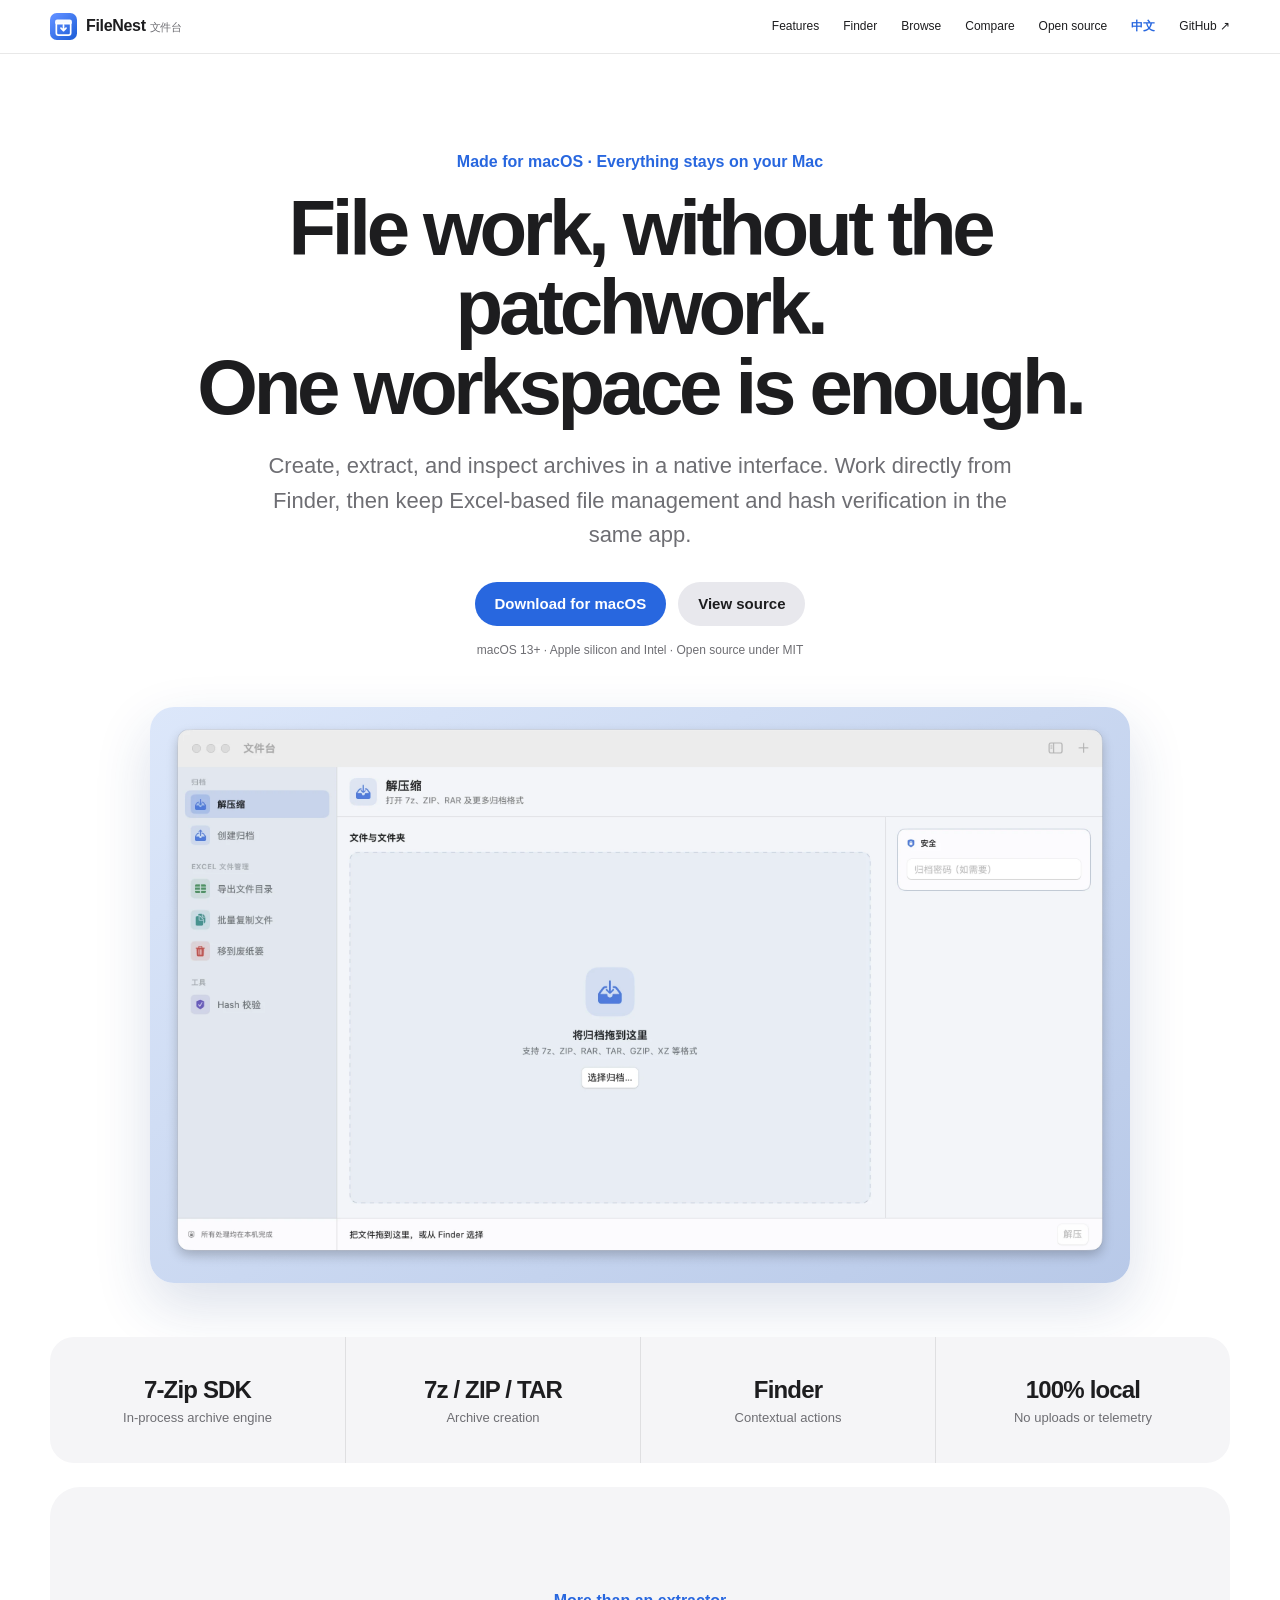
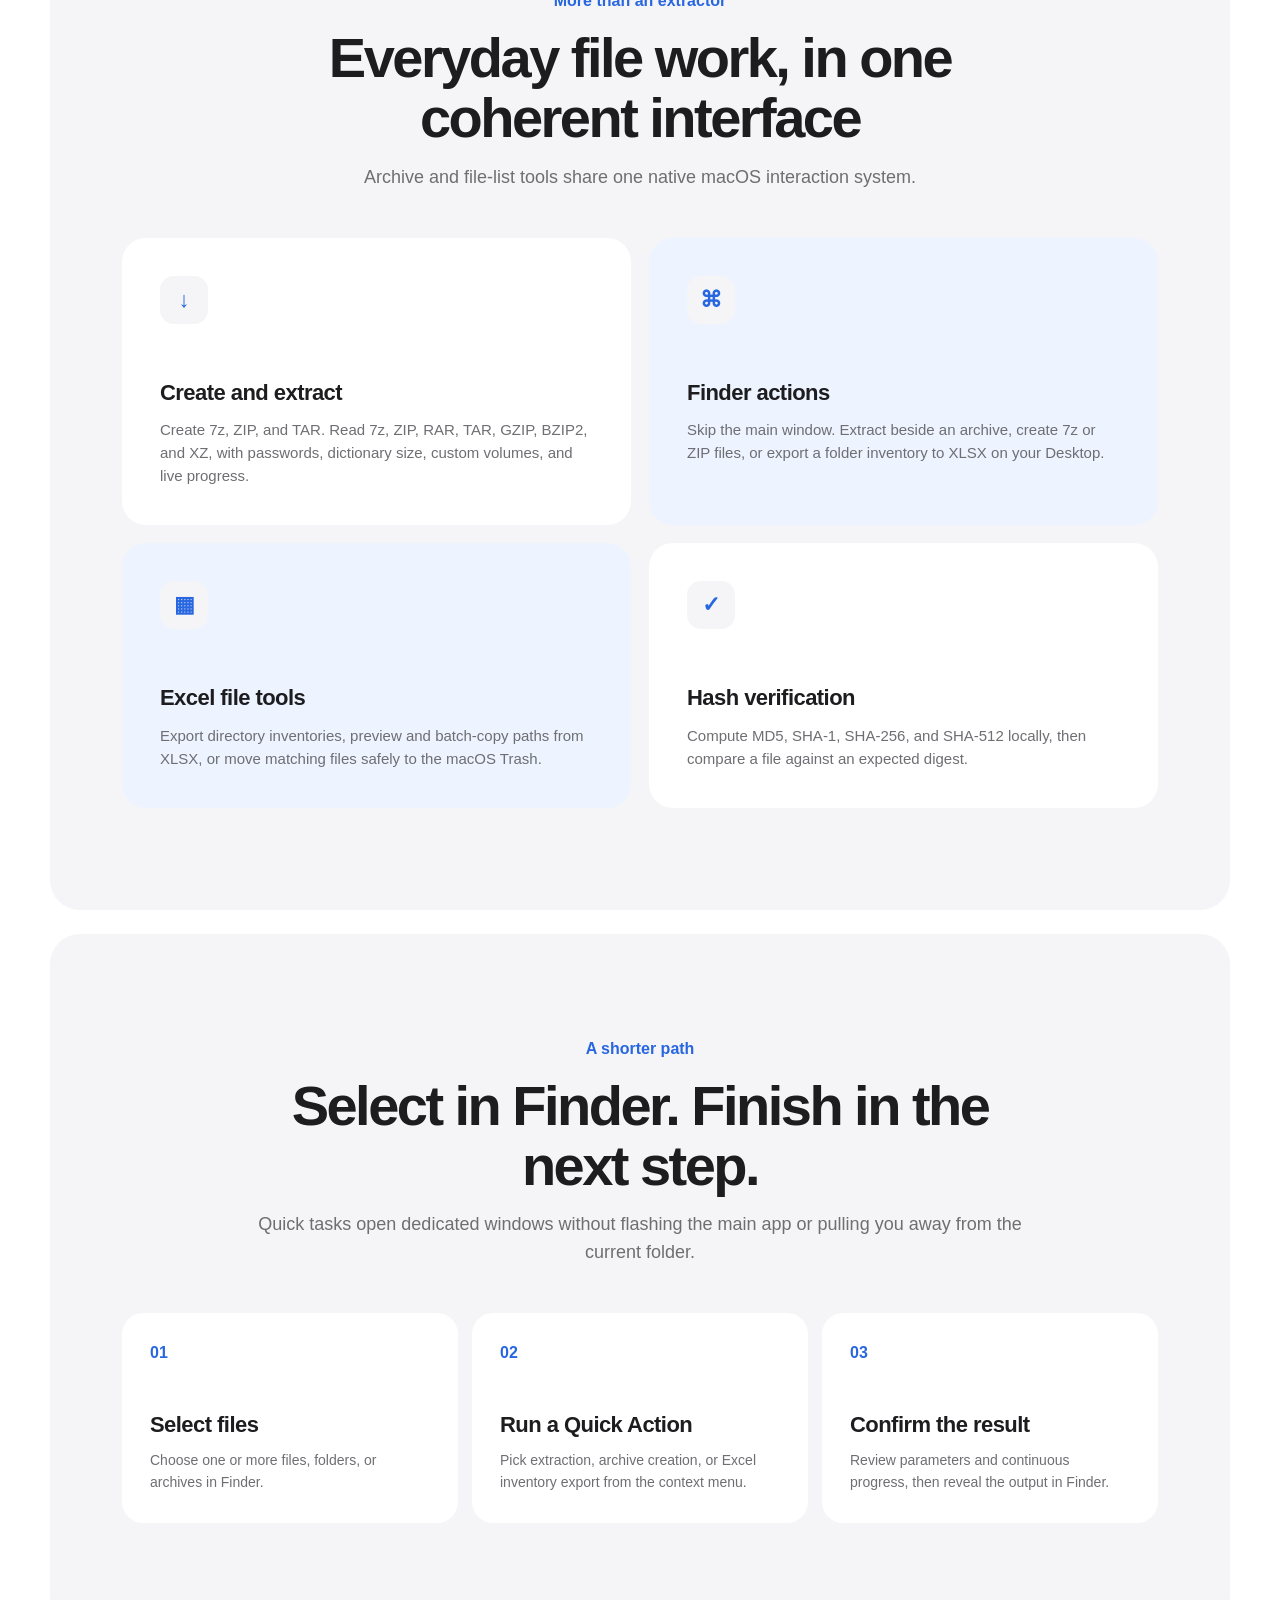
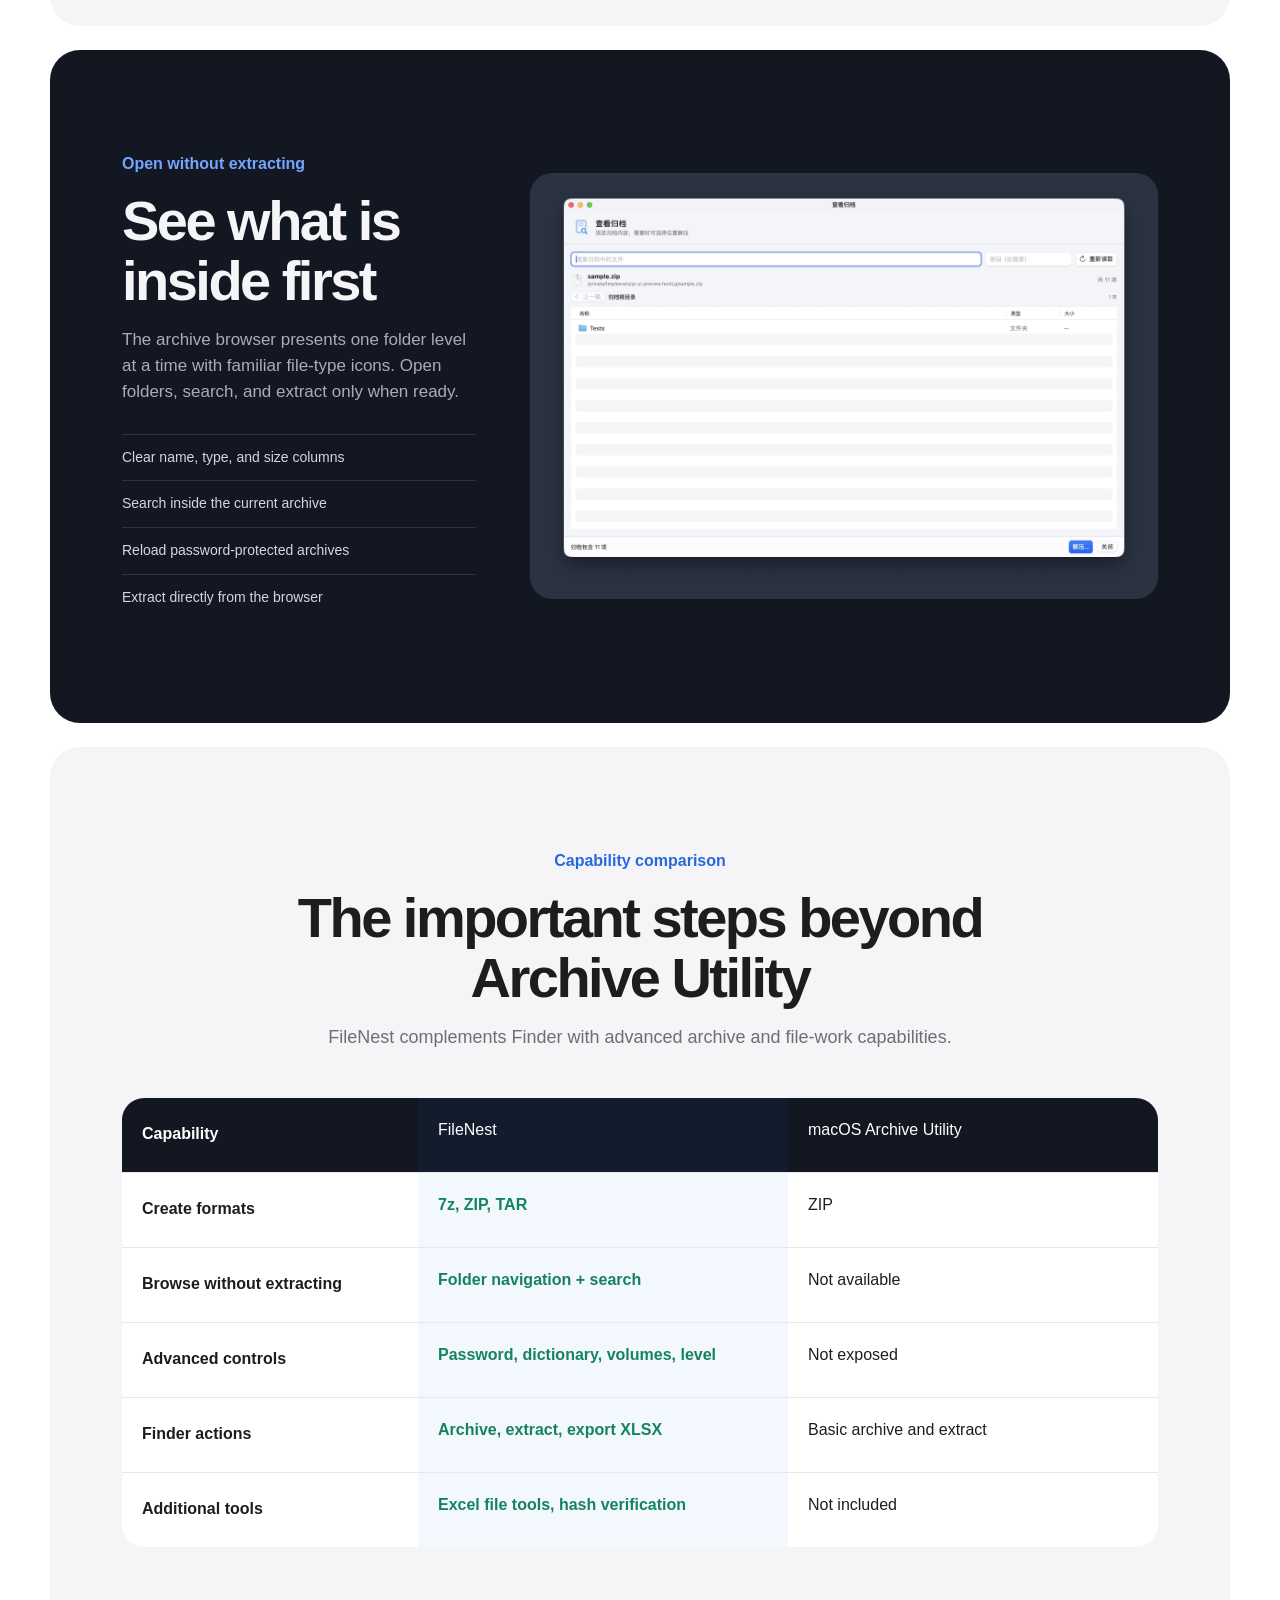
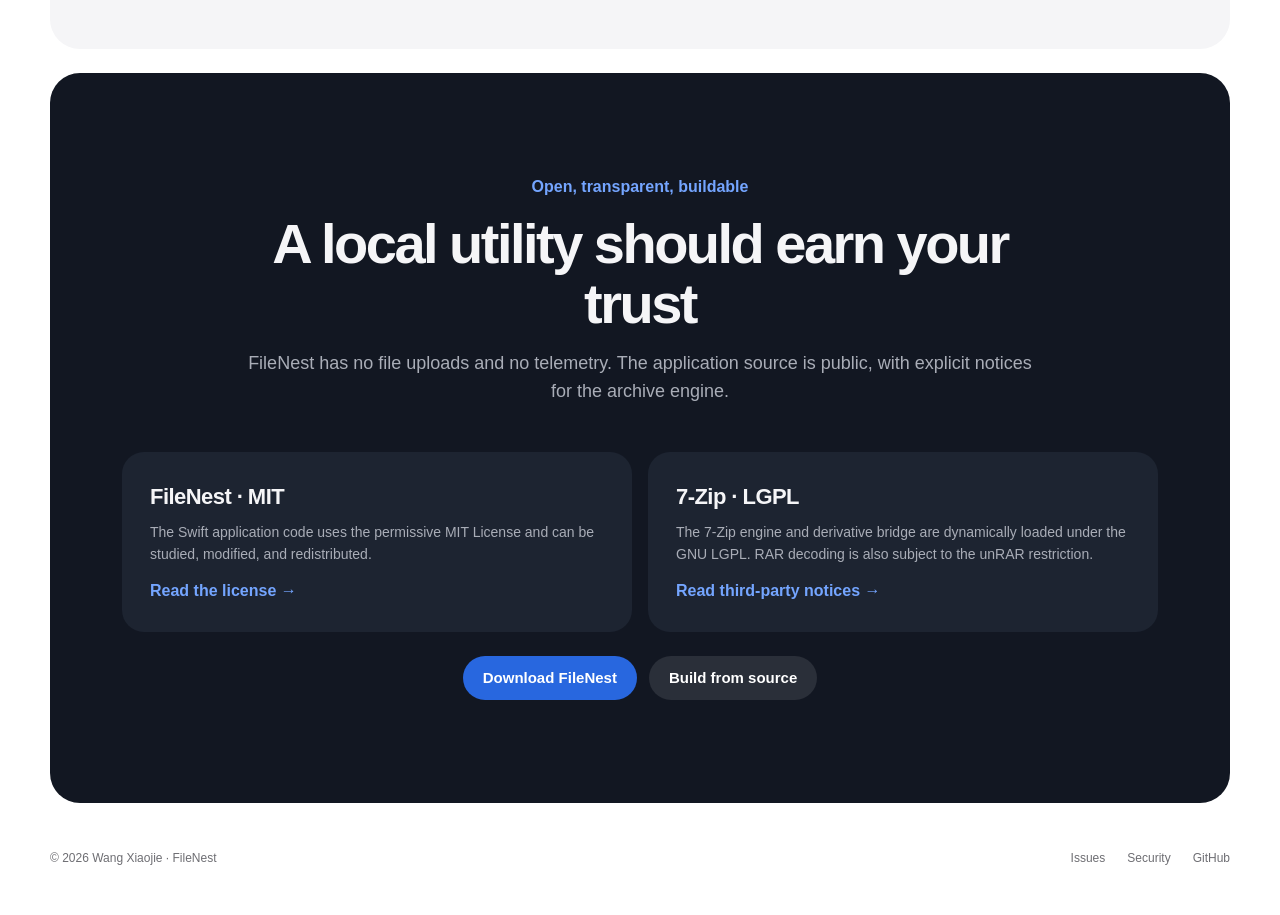
==== commit 24d6ea37: "fix(site): keep screenshots at intrinsic aspect ratio" ====
--- a/docs/en/index.html
+++ b/docs/en/index.html
@@ -44,7 +44,7 @@
       <p class="lead">Create, extract, and inspect archives in a native interface. Work directly from Finder, then keep Excel-based file management and hash verification in the same app.</p>
       <div class="actions"><a class="button primary" href="https://github.com/985860612/FileNest/releases/latest">Download for macOS</a><a class="button" href="https://github.com/985860612/FileNest">View source</a></div>
       <p class="meta">macOS 13+ · Apple silicon and Intel · Open source under MIT</p>
-      <figure class="hero-shot"><img src="../app-overview.webp" width="2784" height="1664" alt="FileNest main window with archive, Excel file management, and hash verification tools" fetchpriority="high"></figure>
+      <figure class="hero-shot"><img src="../app-overview.webp" width="2652" height="1532" alt="FileNest main window with archive, Excel file management, and hash verification tools" fetchpriority="high"></figure>
     </section>
     <section class="stats" aria-label="Capability overview"><div><strong>7-Zip SDK</strong><span>In-process archive engine</span></div><div><strong>7z / ZIP / TAR</strong><span>Archive creation</span></div><div><strong>Finder</strong><span>Contextual actions</span></div><div><strong>100% local</strong><span>No uploads or telemetry</span></div></section>
 
--- a/docs/styles.css
+++ b/docs/styles.css
@@ -18,7 +18,7 @@
 html { scroll-behavior: smooth; }
 body { margin: 0; color: var(--ink); background: #fff; font-size: 16px; line-height: 1.55; -webkit-font-smoothing: antialiased; }
 a { color: inherit; text-decoration: none; }
-img { display: block; max-width: 100%; }
+img { display: block; max-width: 100%; height: auto; }
 [id] { scroll-margin-top: 70px; }
 :focus-visible { outline: 3px solid rgba(40, 103, 223, .45); outline-offset: 3px; }
 .skip-link { position: fixed; top: 8px; left: 8px; z-index: 100; padding: 8px 14px; border-radius: 999px; background: #fff; color: var(--blue); transform: translateY(-160%); }
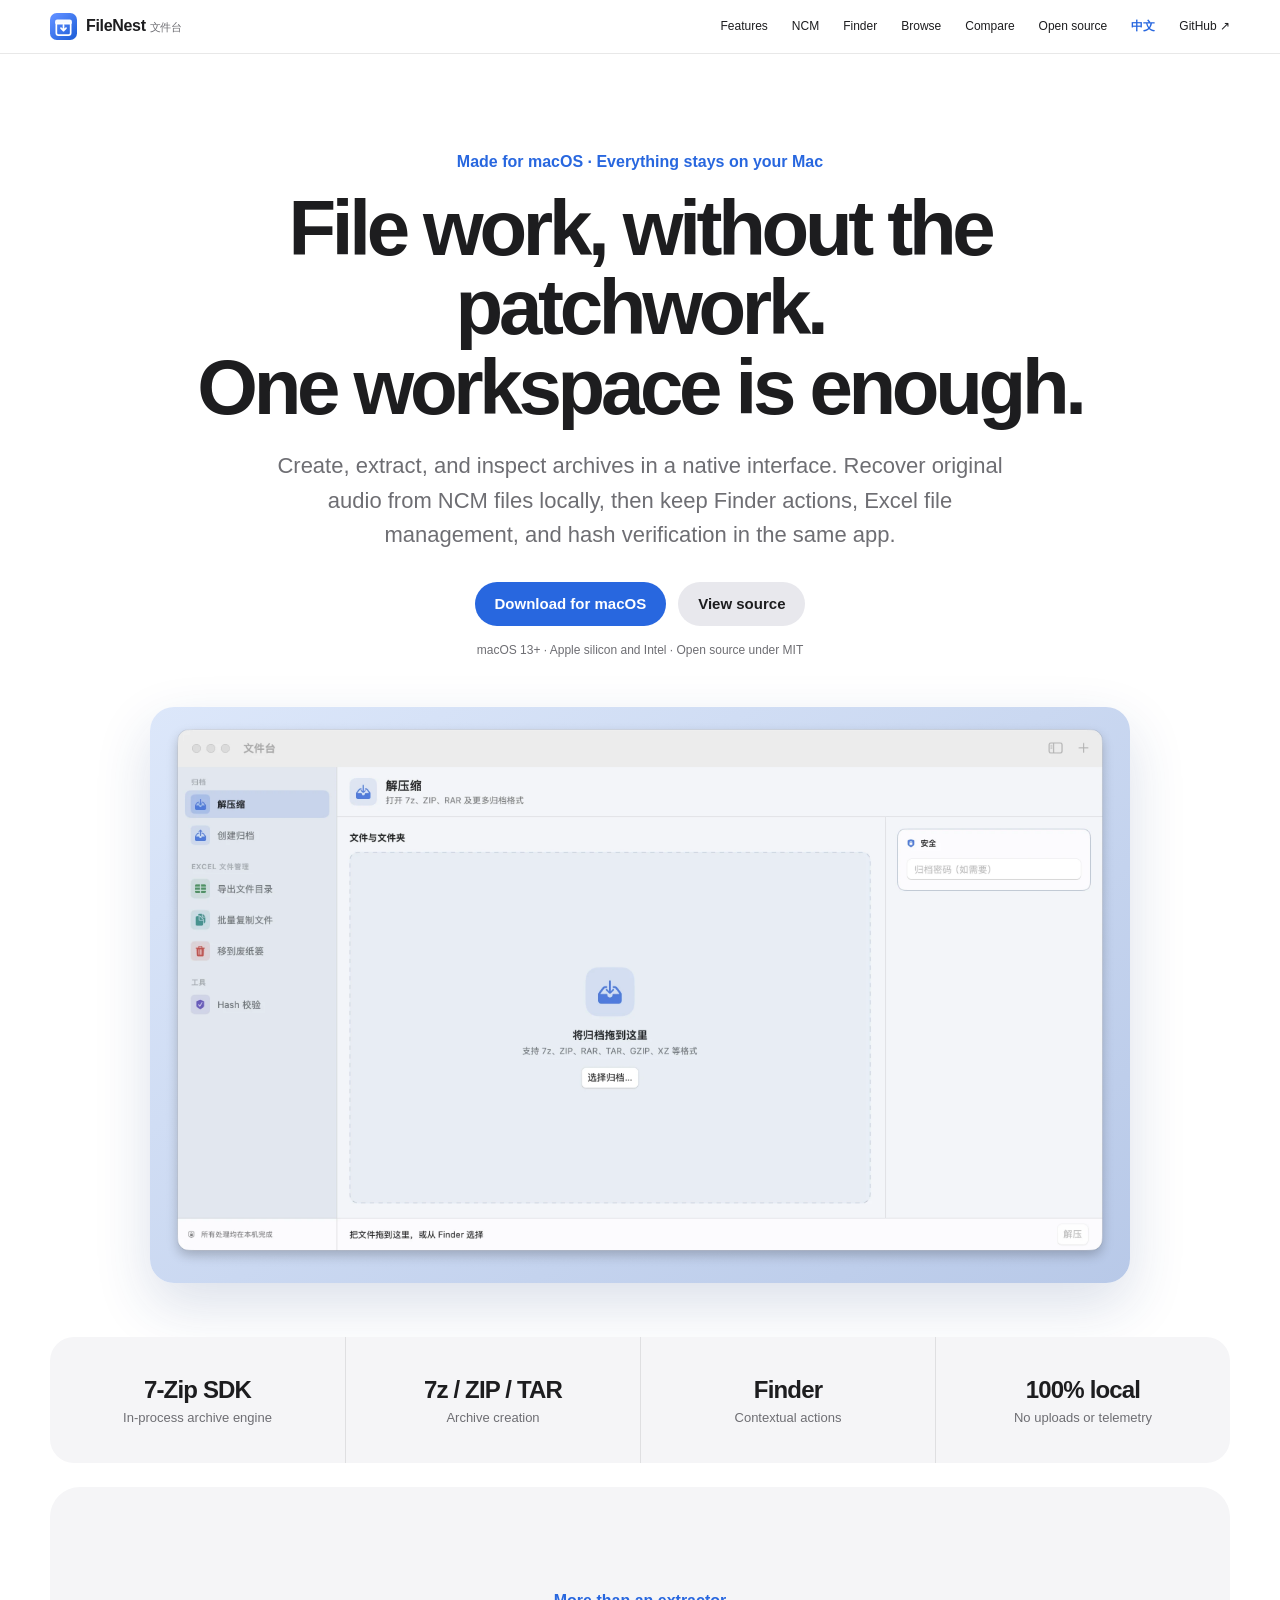
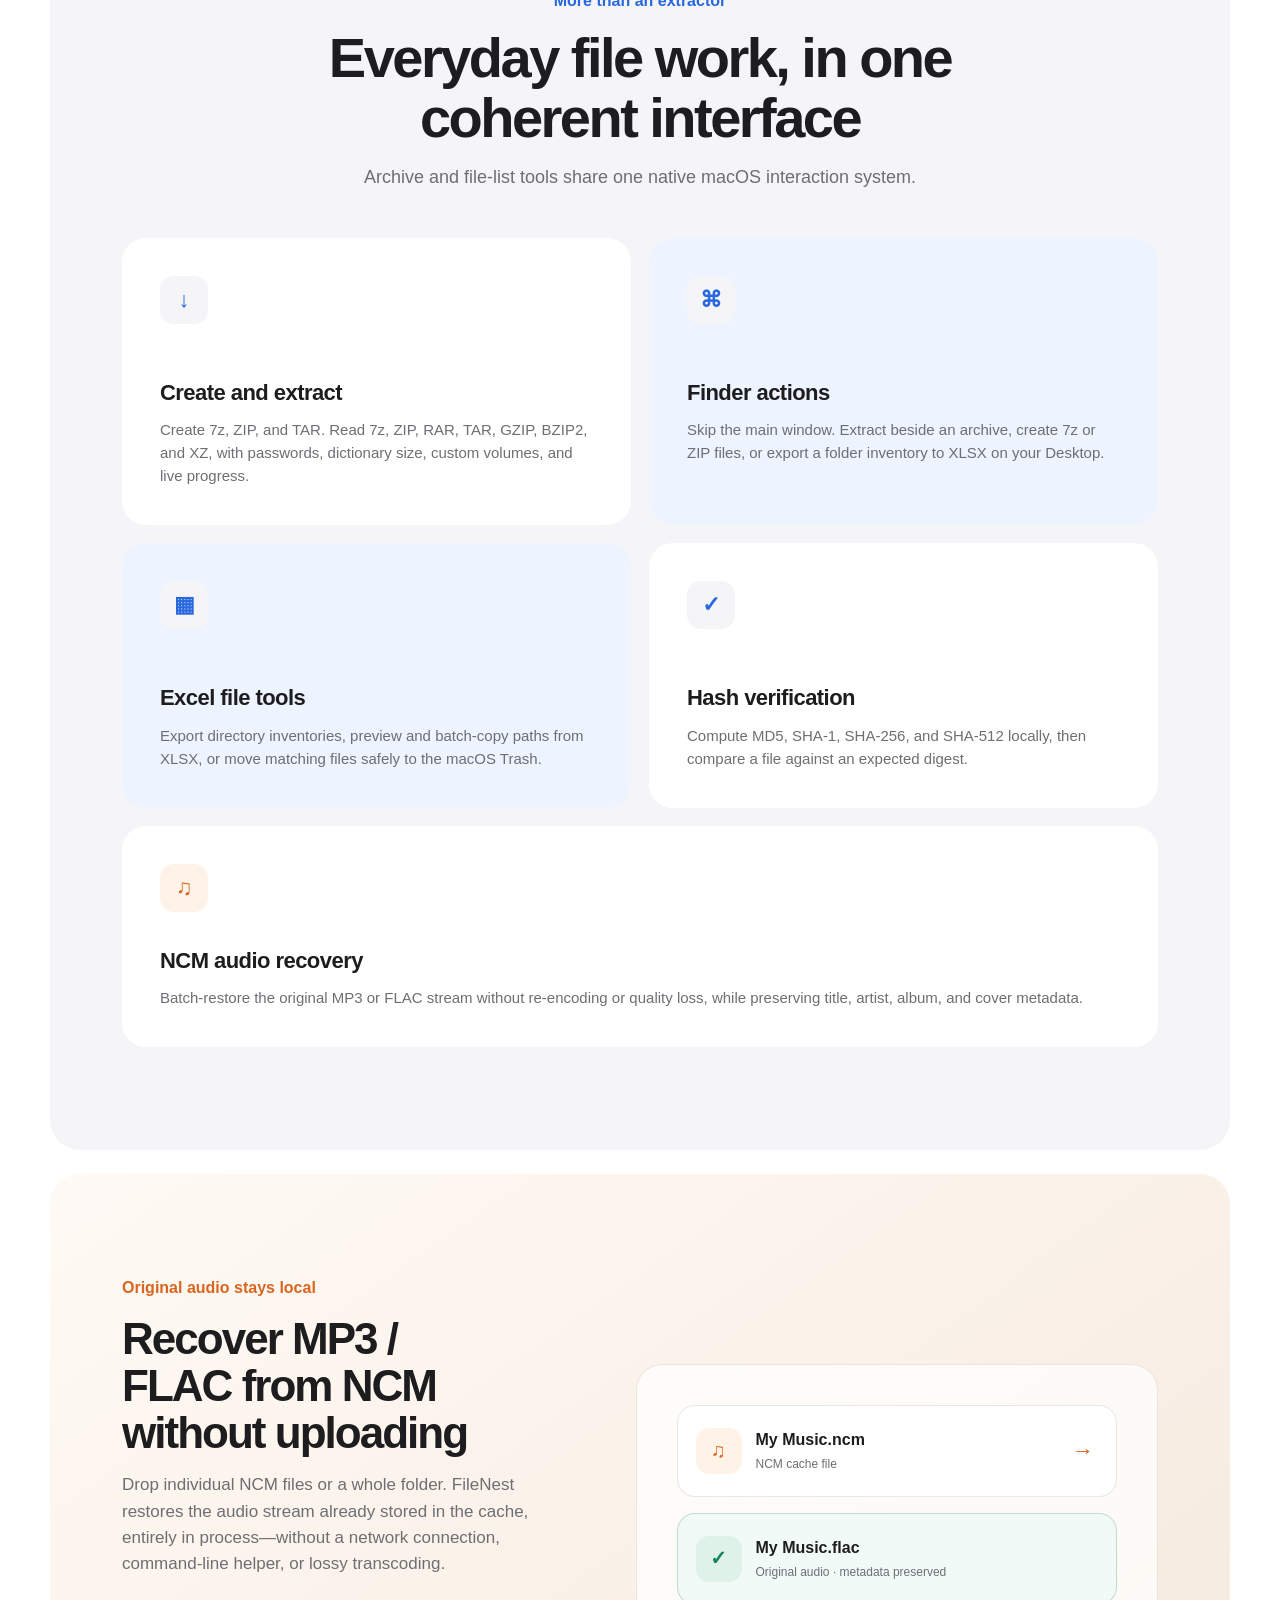
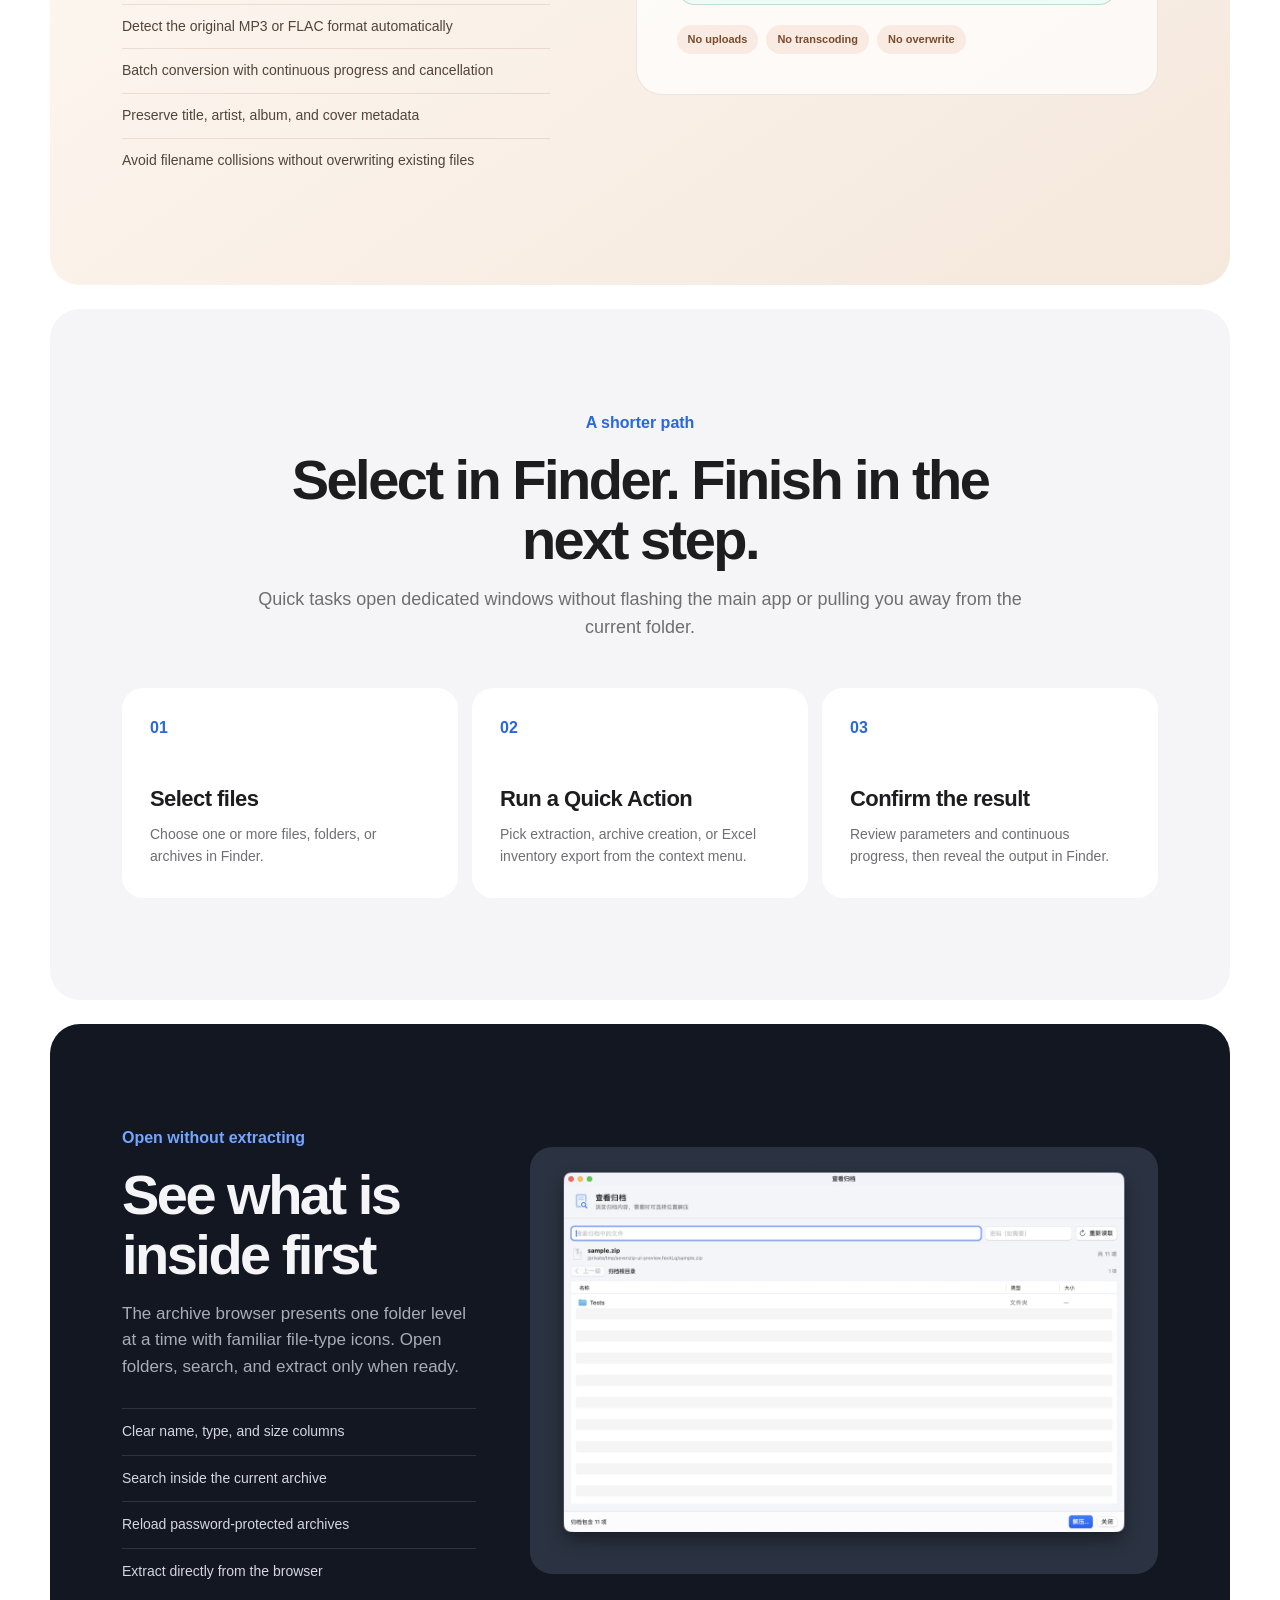
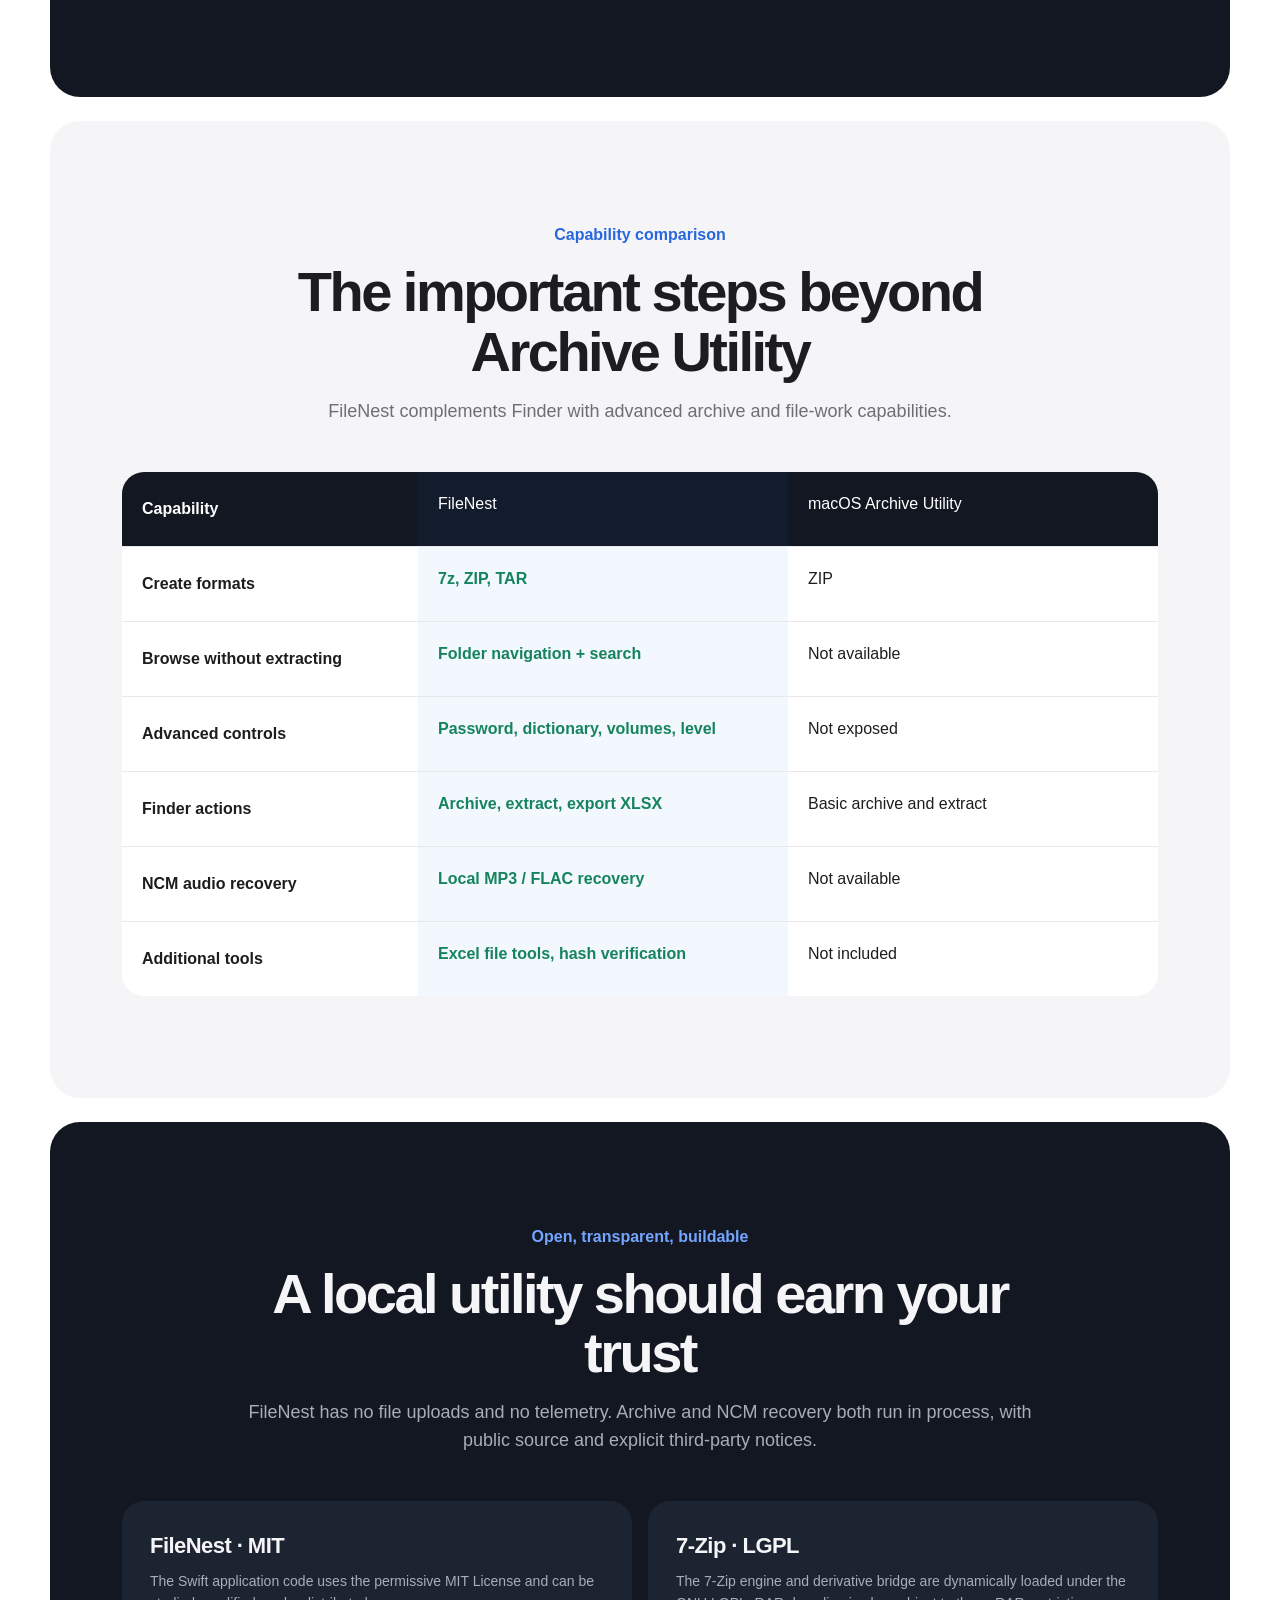
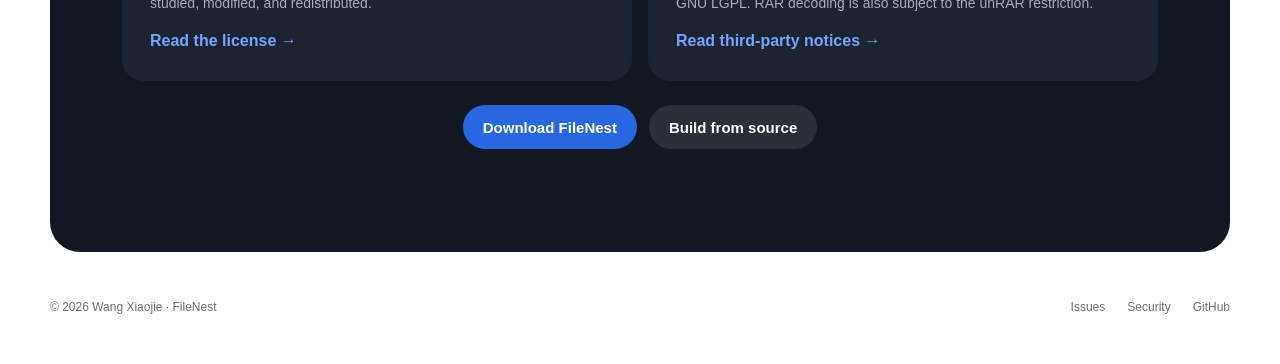
==== commit d3257304: "docs(site): document local NCM audio recovery" ====
--- a/docs/en/index.html
+++ b/docs/en/index.html
@@ -3,12 +3,12 @@
 <head>
   <meta charset="utf-8">
   <meta name="viewport" content="width=device-width, initial-scale=1">
-  <meta name="description" content="FileNest is a native macOS file workspace powered by the in-process 7-Zip SDK, with archive creation, extraction, browsing, Finder actions, Excel file tools, and hash verification.">
-  <meta name="keywords" content="macOS archive utility,7z extractor,ZIP compression,archive browser,Finder Quick Actions,hash checker,FileNest">
+  <meta name="description" content="FileNest is a native macOS file workspace for archives, local NCM-to-MP3/FLAC recovery, Finder actions, Excel file tools, and hash verification.">
+  <meta name="keywords" content="macOS archive utility,7z extractor,ZIP compression,NCM to MP3,NCM to FLAC,archive browser,Finder Quick Actions,hash checker,FileNest">
   <meta name="robots" content="index, follow, max-image-preview:large">
   <meta name="theme-color" content="#ffffff">
   <meta property="og:title" content="FileNest · A native file workspace for macOS">
-  <meta property="og:description" content="Create, extract, and browse archives. Run Finder actions, manage files from Excel, and verify hashes in one native app.">
+  <meta property="og:description" content="Create, extract, and browse archives. Recover NCM audio locally, run Finder actions, manage files from Excel, and verify hashes in one native app.">
   <meta property="og:type" content="website">
   <meta property="og:url" content="https://985860612.github.io/FileNest/en/">
   <meta property="og:image" content="https://985860612.github.io/FileNest/app-overview.webp">
@@ -32,7 +32,7 @@
   <header class="site-header">
     <a class="brand" href="#top" aria-label="FileNest home"><img src="../filenest-mark.svg" alt=""><span>FileNest <small>文件台</small></span></a>
     <nav aria-label="Main navigation">
-      <a href="#features">Features</a><a href="#finder">Finder</a><a href="#browse">Browse</a><a href="#compare">Compare</a><a href="#open-source">Open source</a>
+      <a href="#features">Features</a><a href="#ncm">NCM</a><a href="#finder">Finder</a><a href="#browse">Browse</a><a href="#compare">Compare</a><a href="#open-source">Open source</a>
       <a class="language-link" href="../" lang="zh-CN" hreflang="zh-CN">中文</a>
       <a class="source-link" href="https://github.com/985860612/FileNest"><span>GitHub</span> ↗</a>
     </nav>
@@ -41,7 +41,7 @@
     <section class="hero">
       <p class="eyebrow">Made for macOS · Everything stays on your Mac</p>
       <h1><span>File work, without the patchwork.</span><span>One workspace is enough.</span></h1>
-      <p class="lead">Create, extract, and inspect archives in a native interface. Work directly from Finder, then keep Excel-based file management and hash verification in the same app.</p>
+      <p class="lead">Create, extract, and inspect archives in a native interface. Recover original audio from NCM files locally, then keep Finder actions, Excel file management, and hash verification in the same app.</p>
       <div class="actions"><a class="button primary" href="https://github.com/985860612/FileNest/releases/latest">Download for macOS</a><a class="button" href="https://github.com/985860612/FileNest">View source</a></div>
       <p class="meta">macOS 13+ · Apple silicon and Intel · Open source under MIT</p>
       <figure class="hero-shot"><img src="../app-overview.webp" width="2652" height="1532" alt="FileNest main window with archive, Excel file management, and hash verification tools" fetchpriority="high"></figure>
@@ -55,6 +55,16 @@
         <article><span class="feature-icon">⌘</span><h3>Finder actions</h3><p>Skip the main window. Extract beside an archive, create 7z or ZIP files, or export a folder inventory to XLSX on your Desktop.</p></article>
         <article><span class="feature-icon">▦</span><h3>Excel file tools</h3><p>Export directory inventories, preview and batch-copy paths from XLSX, or move matching files safely to the macOS Trash.</p></article>
         <article><span class="feature-icon">✓</span><h3>Hash verification</h3><p>Compute MD5, SHA-1, SHA-256, and SHA-512 locally, then compare a file against an expected digest.</p></article>
+        <article><span class="feature-icon warm">♫</span><h3>NCM audio recovery</h3><p>Batch-restore the original MP3 or FLAC stream without re-encoding or quality loss, while preserving title, artist, album, and cover metadata.</p></article>
+      </div>
+    </section>
+
+    <section id="ncm" class="content-section ncm-section">
+      <div class="ncm-copy"><p class="eyebrow">Original audio stays local</p><h2>Recover MP3 / FLAC from NCM without uploading</h2><p>Drop individual NCM files or a whole folder. FileNest restores the audio stream already stored in the cache, entirely in process—without a network connection, command-line helper, or lossy transcoding.</p><ul><li>Detect the original MP3 or FLAC format automatically</li><li>Batch conversion with continuous progress and cancellation</li><li>Preserve title, artist, album, and cover metadata</li><li>Avoid filename collisions without overwriting existing files</li></ul></div>
+      <div class="ncm-demo" aria-label="Diagram showing an NCM file restored to FLAC locally">
+        <div class="ncm-file"><span class="audio-mark">♫</span><div><strong>My Music.ncm</strong><small>NCM cache file</small></div><span class="flow-arrow">→</span></div>
+        <div class="ncm-file output"><span class="audio-mark">✓</span><div><strong>My Music.flac</strong><small>Original audio · metadata preserved</small></div></div>
+        <div class="ncm-badges"><span>No uploads</span><span>No transcoding</span><span>No overwrite</span></div>
       </div>
     </section>
 
@@ -76,12 +86,13 @@
         <div><strong>Browse without extracting</strong><span class="yes">Folder navigation + search</span><span>Not available</span></div>
         <div><strong>Advanced controls</strong><span class="yes">Password, dictionary, volumes, level</span><span>Not exposed</span></div>
         <div><strong>Finder actions</strong><span class="yes">Archive, extract, export XLSX</span><span>Basic archive and extract</span></div>
+        <div><strong>NCM audio recovery</strong><span class="yes">Local MP3 / FLAC recovery</span><span>Not available</span></div>
         <div><strong>Additional tools</strong><span class="yes">Excel file tools, hash verification</span><span>Not included</span></div>
       </div>
     </section>
 
     <section id="open-source" class="content-section open-source">
-      <div class="section-heading"><p class="eyebrow">Open, transparent, buildable</p><h2>A local utility should earn your trust</h2><p>FileNest has no file uploads and no telemetry. The application source is public, with explicit notices for the archive engine.</p></div>
+      <div class="section-heading"><p class="eyebrow">Open, transparent, buildable</p><h2>A local utility should earn your trust</h2><p>FileNest has no file uploads and no telemetry. Archive and NCM recovery both run in process, with public source and explicit third-party notices.</p></div>
       <div class="license-grid"><article><h3>FileNest · MIT</h3><p>The Swift application code uses the permissive MIT License and can be studied, modified, and redistributed.</p><a href="https://github.com/985860612/FileNest/blob/main/LICENSE">Read the license →</a></article><article><h3>7-Zip · LGPL</h3><p>The 7-Zip engine and derivative bridge are dynamically loaded under the GNU LGPL. RAR decoding is also subject to the unRAR restriction.</p><a href="https://github.com/985860612/FileNest/blob/main/THIRD_PARTY_NOTICES.md">Read third-party notices →</a></article></div>
       <div class="actions"><a class="button primary" href="https://github.com/985860612/FileNest/releases/latest">Download FileNest</a><a class="button" href="https://github.com/985860612/FileNest#build">Build from source</a></div>
     </section>
--- a/docs/styles.css
+++ b/docs/styles.css
@@ -5,9 +5,11 @@
   --line: rgba(29, 29, 31, .1);
   --surface: #f5f5f7;
   --surface-blue: #edf3ff;
+  --surface-warm: #fff3e8;
   --blue: #2867df;
   --blue-hover: #1957c7;
   --green: #15845d;
+  --orange: #d96520;
   --dark: #121722;
   --page: 1180px;
   --radius: 30px;
@@ -63,8 +65,30 @@
 .feature-grid { display: grid; grid-template-columns: repeat(2, 1fr); gap: 18px; }
 .feature-grid article { min-height: 260px; padding: 38px; border-radius: 24px; background: #fff; }
 .feature-grid article:nth-child(2), .feature-grid article:nth-child(3) { background: var(--surface-blue); }
+.feature-grid article:last-child:nth-child(odd) { min-height: 220px; grid-column: 1 / -1; }
+.feature-grid article:last-child:nth-child(odd) .feature-icon { margin-bottom: 32px; }
 .feature-icon { display: grid; width: 48px; height: 48px; margin-bottom: 52px; place-items: center; border-radius: 14px; color: var(--blue); background: var(--surface); font-size: 22px; font-weight: 700; }
+.feature-icon.warm { color: var(--orange); background: var(--surface-warm); }
 .feature-grid p { margin-bottom: 0; color: var(--muted); font-size: 15px; }
+
+.ncm-section { display: grid; grid-template-columns: .9fr 1.1fr; gap: clamp(38px, 7vw, 86px); align-items: center; background: linear-gradient(145deg, #fffaf5, #f5e8dc); }
+.ncm-copy h2 { max-width: 15em; font-size: clamp(34px, 3.5vw, 44px); text-wrap: balance; }
+.ncm-copy > p:not(.eyebrow) { color: var(--muted); font-size: 17px; }
+.ncm-copy ul { margin: 26px 0 0; padding: 0; list-style: none; }
+.ncm-copy li { padding: 11px 0; border-top: 1px solid rgba(116, 67, 32, .13); color: #51443b; font-size: 14px; }
+.ncm-copy .eyebrow { color: var(--orange); }
+.ncm-demo { padding: clamp(22px, 4vw, 40px); border: 1px solid rgba(116, 67, 32, .12); border-radius: 26px; background: rgba(255,255,255,.7); }
+.ncm-file { position: relative; display: flex; min-height: 92px; padding: 18px; align-items: center; gap: 14px; border: 1px solid rgba(29,29,31,.1); border-radius: 18px; background: #fff; }
+.ncm-file + .ncm-file { margin-top: 16px; }
+.ncm-file.output { border-color: rgba(21,132,93,.24); background: #f2faf7; }
+.audio-mark { display: grid; width: 46px; height: 46px; flex: 0 0 auto; place-items: center; border-radius: 13px; color: var(--orange); background: var(--surface-warm); font-size: 20px; font-weight: 700; }
+.ncm-file.output .audio-mark { color: var(--green); background: #def2e9; }
+.ncm-file strong, .ncm-file small { display: block; }
+.ncm-file strong { font-size: 16px; }
+.ncm-file small { margin-top: 3px; color: var(--muted); font-size: 12px; }
+.flow-arrow { position: absolute; right: 22px; color: var(--orange); font-size: 22px; }
+.ncm-badges { display: flex; flex-wrap: wrap; gap: 8px; margin-top: 20px; }
+.ncm-badges span { padding: 6px 11px; border-radius: 999px; color: #7a4b2d; background: rgba(217,101,32,.1); font-size: 11px; font-weight: 650; }
 
 .workflow { display: grid; grid-template-columns: repeat(3, 1fr); gap: 14px; margin: 0; padding: 0; list-style: none; counter-reset: step; }
 .workflow li { min-height: 210px; padding: 28px; border-radius: 21px; background: #fff; counter-increment: step; }
@@ -109,6 +133,7 @@
   .stats div:nth-child(even) { border-left: 1px solid var(--line); }
   .stats div:nth-child(n+3) { border-top: 1px solid var(--line); }
   .browser-section { grid-template-columns: 1fr; }
+  .ncm-section { grid-template-columns: 1fr; }
   .workflow { grid-template-columns: 1fr; }
 }
 
@@ -124,6 +149,7 @@
   .hero-shot { margin-top: 42px; padding: 5px; border-radius: 16px; }
   .hero-shot img { border-radius: 11px; }
   .feature-grid, .license-grid { grid-template-columns: 1fr; }
+  .feature-grid article:last-child:nth-child(odd) { grid-column: auto; }
   .comparison > div { grid-template-columns: 1fr 1fr; }
   .comparison strong { min-height: auto; padding-bottom: 7px; grid-column: 1 / -1; color: var(--blue); }
   .comparison span { padding-top: 7px; }
